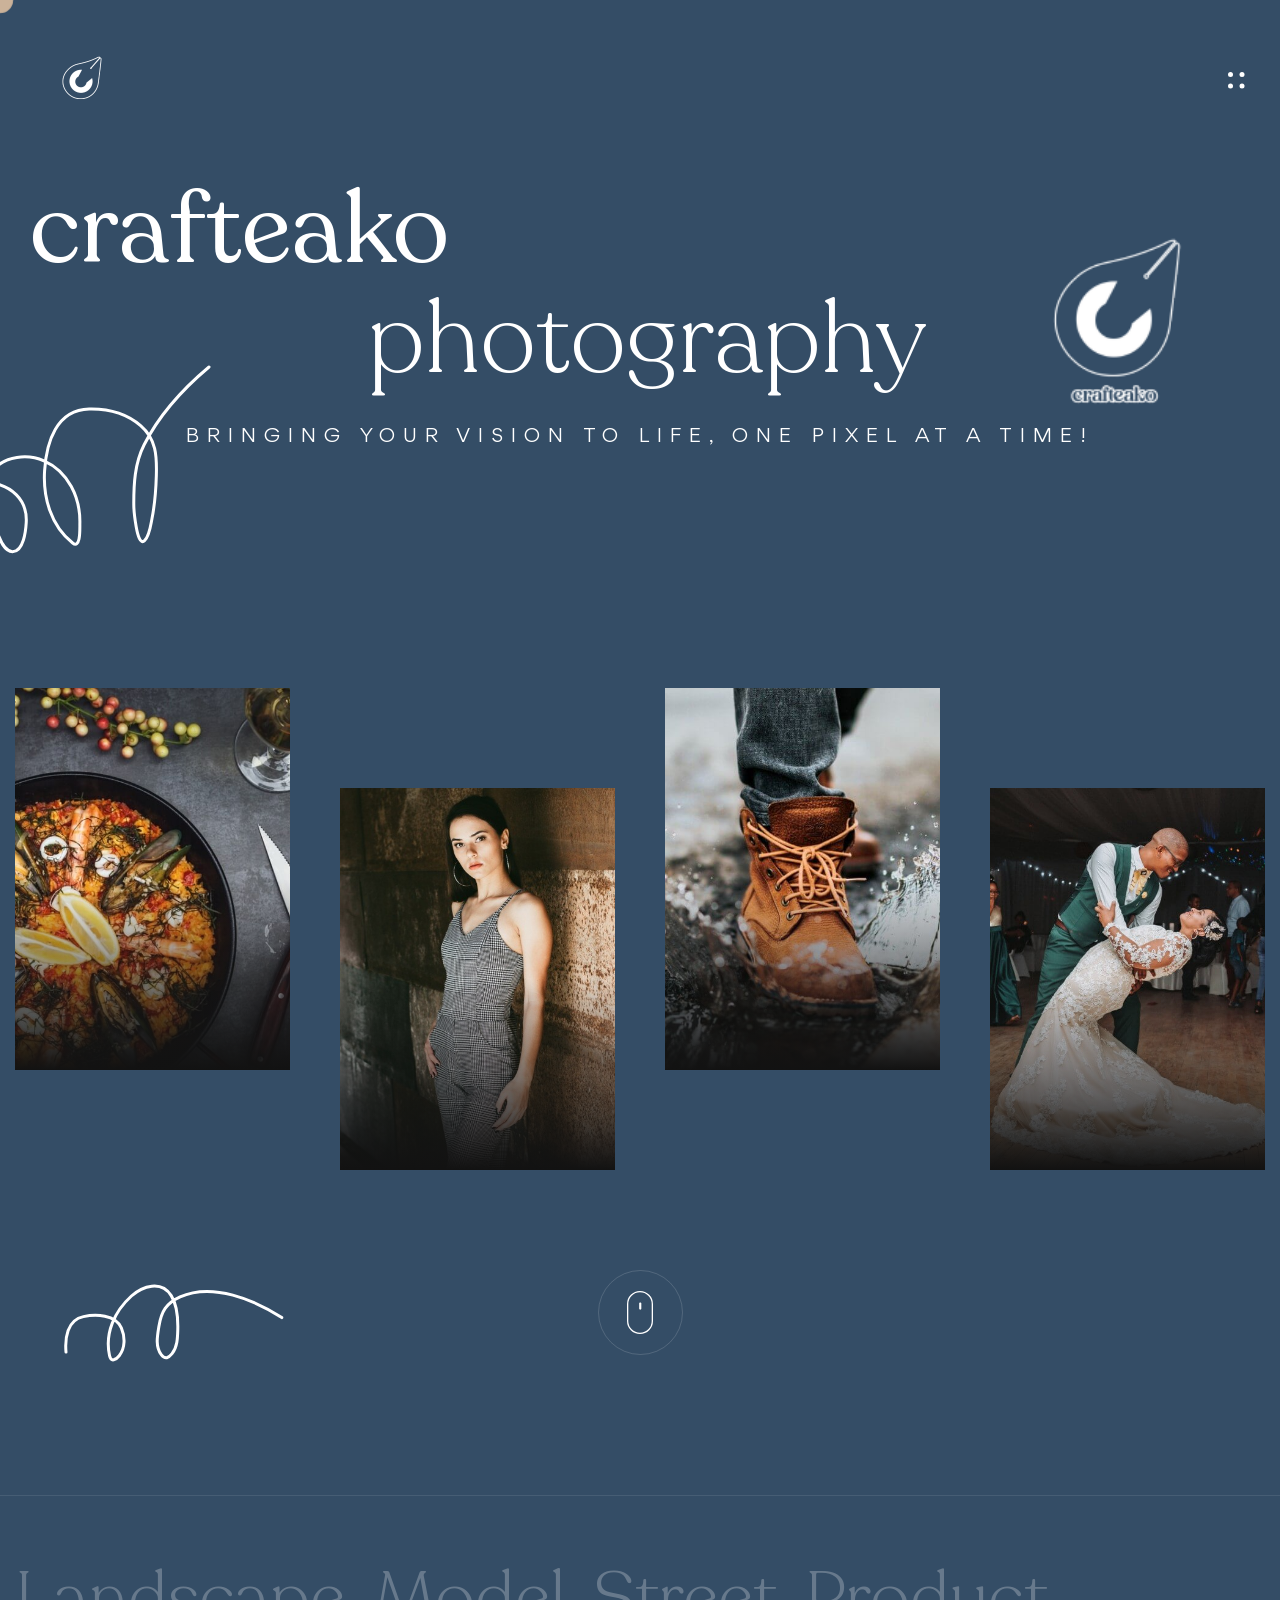
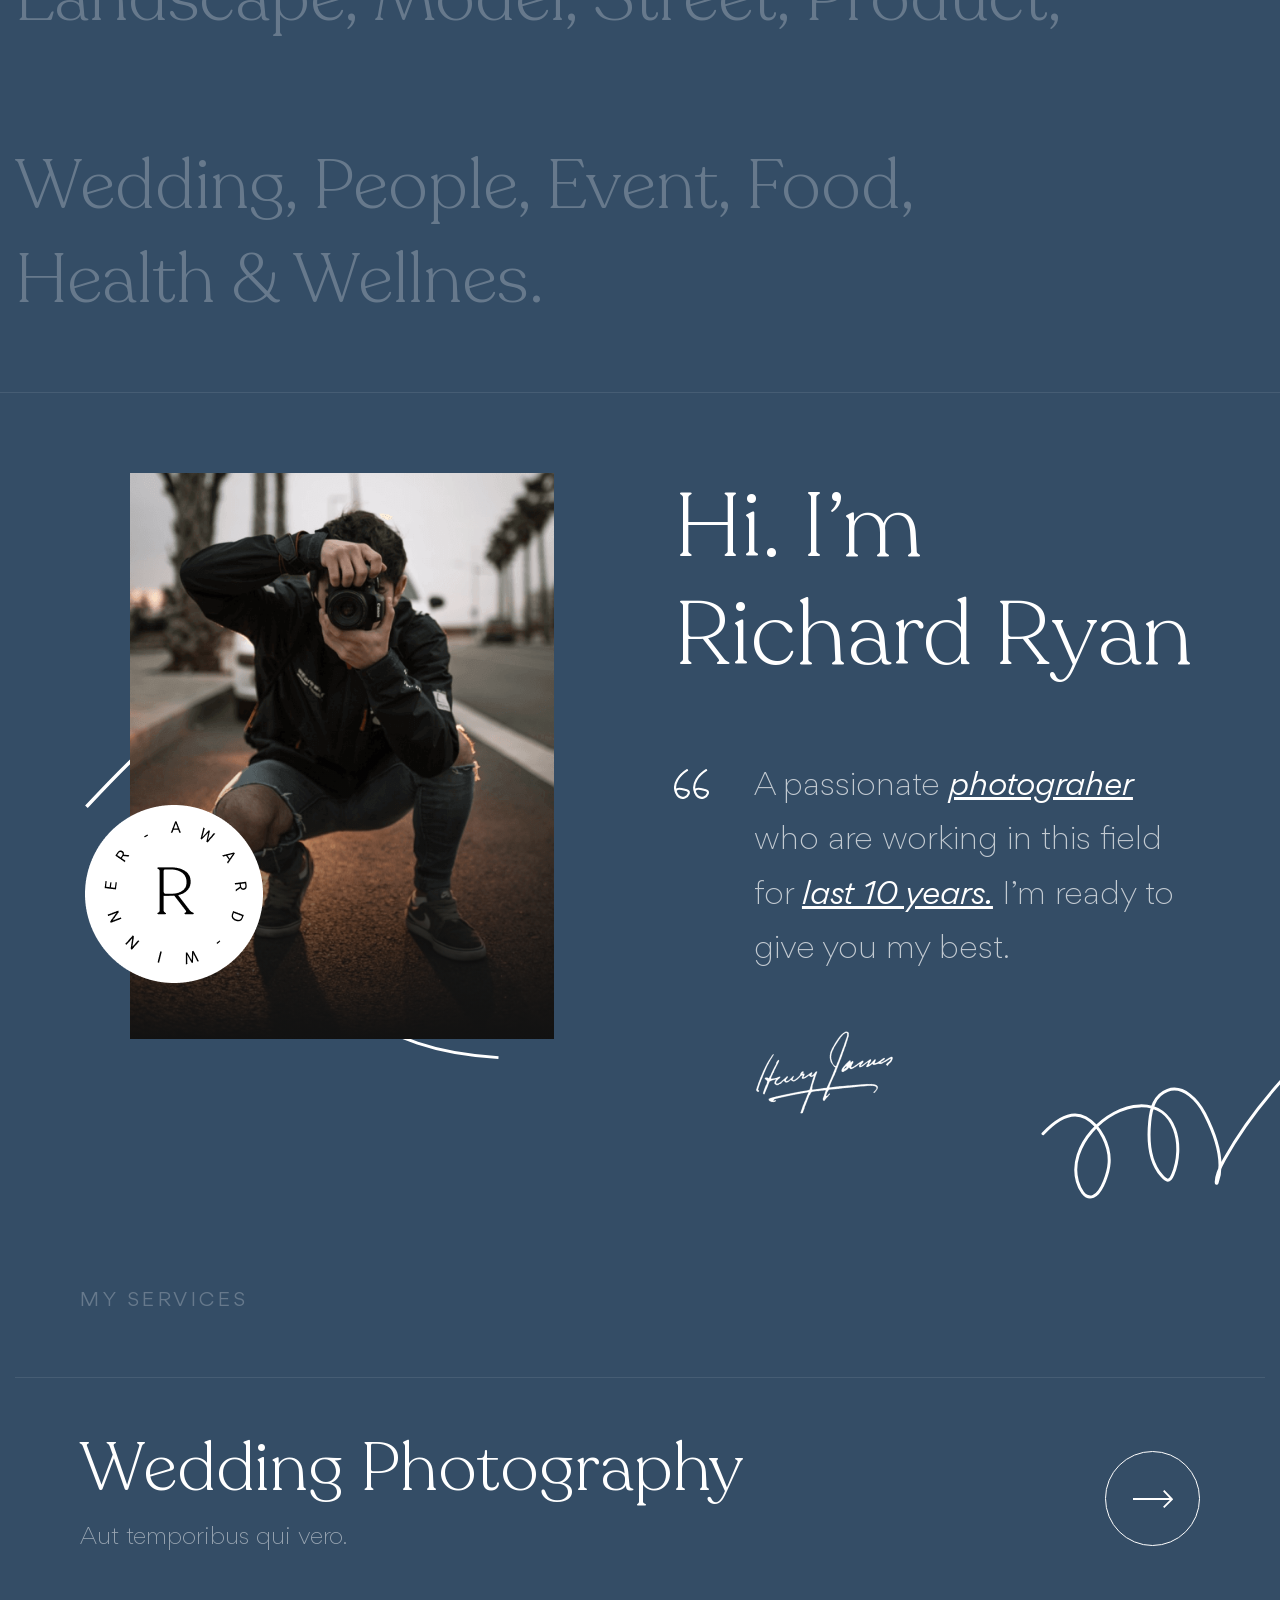
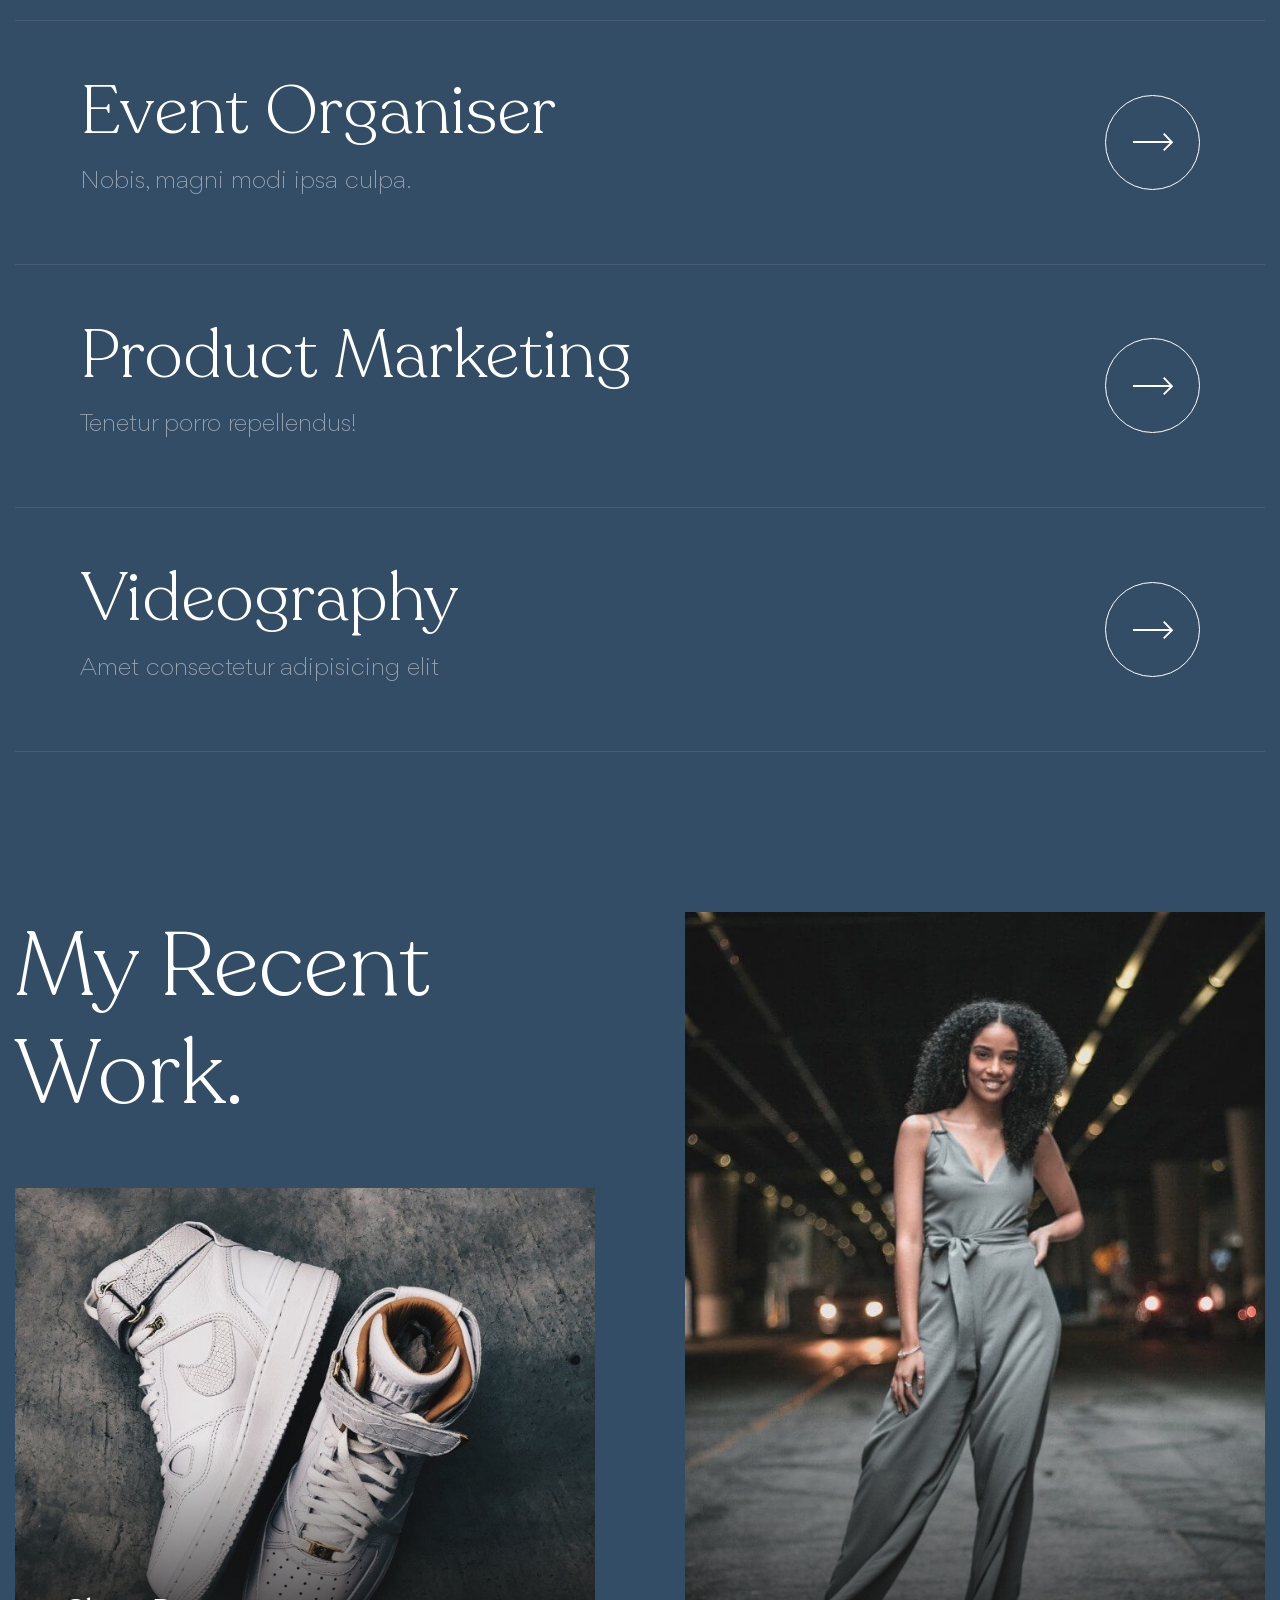
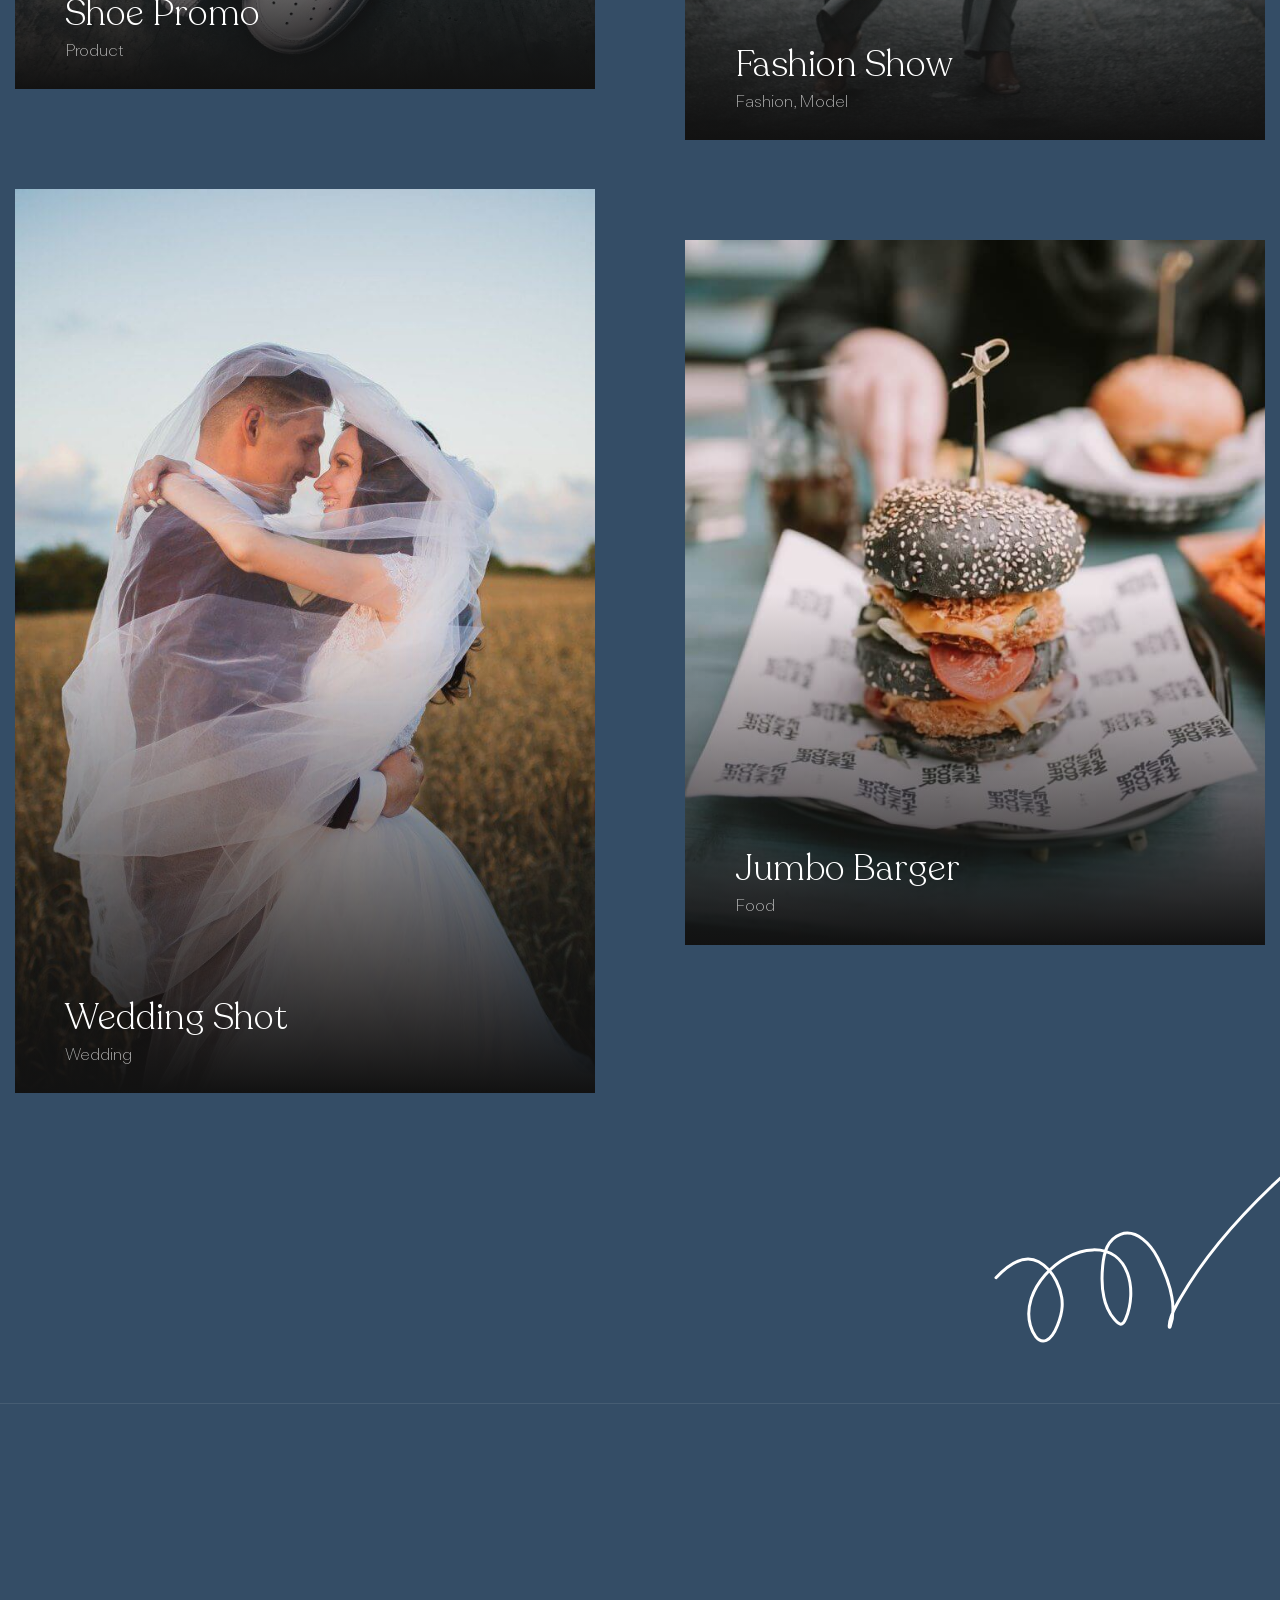
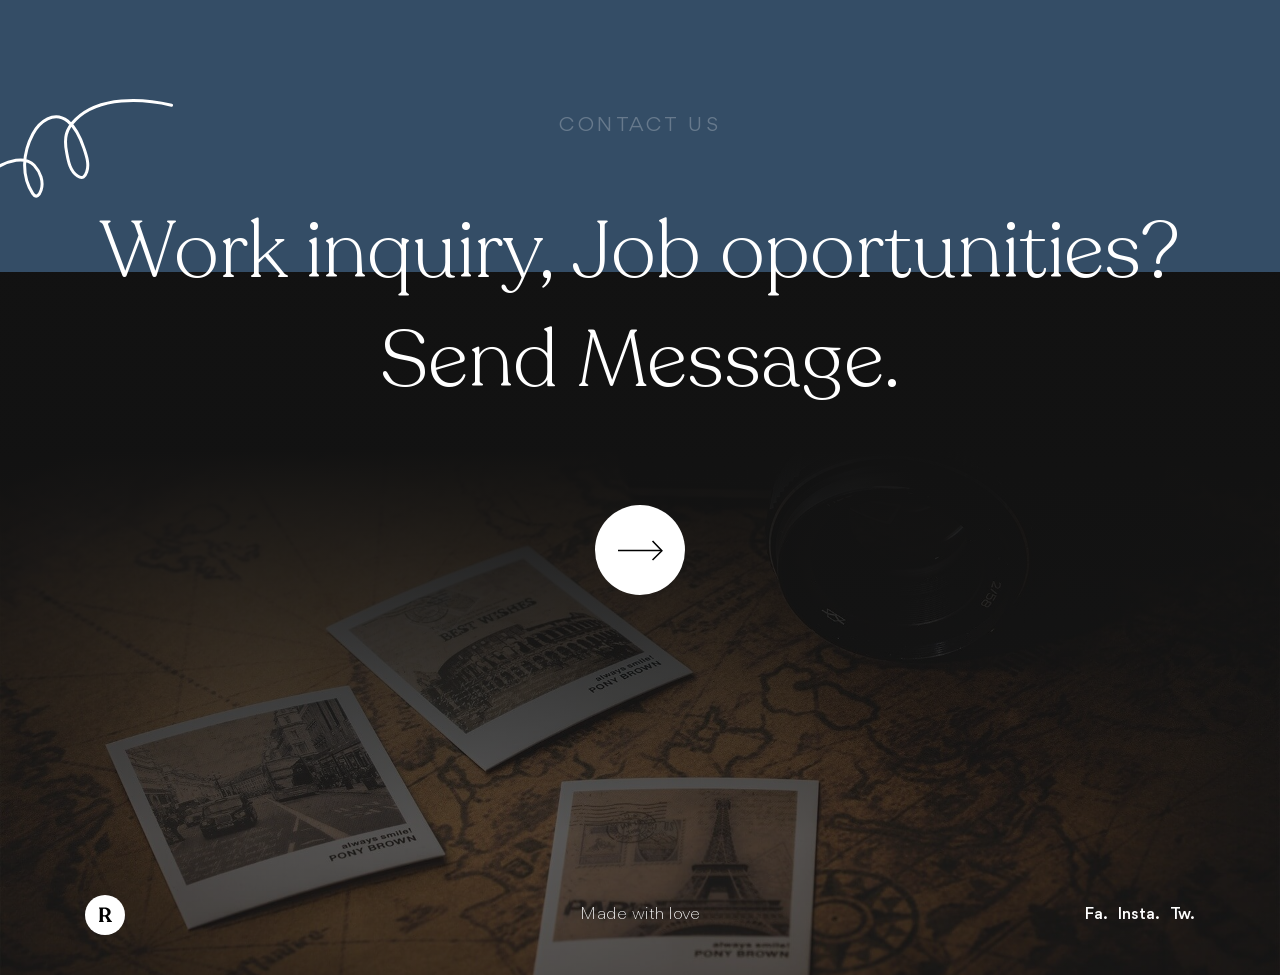
==== index.html @ b7af4aec "1st commit" ====
<!DOCTYPE html>
<html lang="en">

<head>
  <meta charset="UTF-8">
  <meta http-equiv="X-UA-Compatible" content="IE=edge">
  <meta name="viewport" content="width=device-width, initial-scale=1.0">

  <!-- 
    - primary meta tags
  -->
  <title>crafteako | portflio </title>
  <meta name="title" content="crafteako">
  <meta name="description" content="Bringing your vision to life one pixel at a time">

  <!-- 
    - favicon
  -->
  <link rel="shortcut icon" href="./creasion_logo.png" type="image/svg+xml">

  <!-- 
    - custom css link
  -->
  <link rel="stylesheet" href="./assets/css/style.css">

  <!-- 
    - custom font link
  -->
  <link rel="stylesheet" href="./assets/font/font.css">

  <!-- 
    - preload images
  -->
  <link rel="preload" as="image" href="./assets/images/loading.svg">
  <link rel="preload" as="image" href="./assets/images/loading-circle.svg">

</head>

<body class="active" id="top">

  <!-- 
    -#PRELOADING
  -->

  <div class="loading" data-loading>
    <img src="./assets/images/creasion_logo_loading.png" width="125" height="125" alt="loading" class="img">
    <img src="./assets/images/loading-circle.svg" width="70" height="70" alt="" class="circle">
  </div>





  <!-- 
    - #HEADER
  -->

  <header class="header" data-header>
    <div class="container">

      <a href="#" class="logo">
        <img src="./assets/images/logo_w_border.png" width="100" height="100" alt="creasion home">
      </a>

      <button class="nav-open-btn" aria-label="open menu" data-nav-toggler>
        <img src="./assets/images/menu.svg" width="17" height="17" alt="menu icon">
      </button>

      <nav class="navbar" data-navbar>

        <div class="navbar-top">
          <a href="#" class="logo">
            <img src="./assets/images/logo_w_border.png" width="70" height="70" alt="crafeako home" class="img">
          </a>

          <button class="nav-close-btn" aria-label="close menu" data-nav-toggler>
            <span class="span one"></span>
            <span class="span two"></span>
          </button>
        </div>

        <ul class="navbar-list">

          <li class="navbar-item">
            <a href="#home" class="navbar-link" data-nav-link>Home</a>
          </li>

          <li class="navbar-item">
            <a href="#gallery" class="navbar-link" data-nav-link>Gallery</a>
          </li>

          <li class="navbar-item">
            <a href="#about" class="navbar-link" data-nav-link>About</a>
          </li>

          <li class="navbar-item">
            <a href="#services" class="navbar-link" data-nav-link>Services</a>
          </li>

          <li class="navbar-item">
            <a href="#portfolio" class="navbar-link" data-nav-link>Portfolio</a>
          </li>

          <li class="navbar-item">
            <a href="#contact" class="navbar-link" data-nav-link>Contact us</a>
          </li>

        </ul>

        <button class="login-btn">
          <img src="./assets/images/user.svg" width="21" height="21" alt="user icon">

          <span class="span">Login</span>
        </button>

        <p class="navbar-title">Address</p>

        <address class="navbar-text">
          1727 Tennessee St., Lawrence, KS, 66044
        </address>

        <p class="navbar-text">
          Urgent issue? call us at
          <a href="tel:7857278154" class="contact-link">785-727-8154</a>
        </p>

      </nav>

      <div class="overlay" data-nav-toggler data-overlay></div>

    </div>
  </header>





  <main>
    <article>

      <!-- 
        - #HERO
      -->

      <section class="section hero" id="home" aria-label="home">
        <div class="container">

          <img src="./assets/images/written_logo_w_border.png" width="5000" height="1000" alt="" class="hero-banner">

          <div class="hero-content">

            <h1 class="h1 hero-title">crafteako</h1>

            <div class="wrapper h2">
              <strong class="strong" data-letter-effect>photography</strong>
              <strong class="strong" data-letter-effect>videography</strong>
              <strong class="strong" data-letter-effect>web-designs</strong>
              <strong class="strong" data-letter-effect>graphic-designs</strong>
            </div>

            <p class="hero-text">Bringing your vision to life, one pixel at a time!</p>

          </div>

        </div>

        <img src="./assets/images/hero-shape.svg" width="211" height="1" alt="" class="shape">

      </section>





      <!-- 
        - #GALLERY
      -->

      <section class="section gallery" id="gallery">
        <div class="container">

          <ul class="gallery-list">

            <li class="gallery-item" data-reveal>

              <div class="gallery-card">

                <figure class="card-banner img-holder has-before" style="--width: 450; --height: 625;">
                  <img src="./assets/images/gallery-1.jpg" width="450" height="625" loading="lazy" alt="The Drunken"
                    class="img-cover">
                </figure>

                <div class="card-content">
                  <h3 class="h6">
                    <a href="#" class="card-title">The Drunken</a>
                  </h3>

                  <span class="card-tag">Food, Event</span>
                </div>

                <a href="#" class="btn-icon">
                  <img src="./assets/images/arrow-forward.svg" width="43" height="20" loading="lazy"
                    alt="arrow-forward icon">
                </a>

              </div>

              <div class="gallery-card">

                <figure class="card-banner img-holder has-before" style="--width: 450; --height: 625;">
                  <img src="./assets/images/gallery-2.jpg" width="450" height="625" loading="lazy"
                    alt="Lettuce Entertain" class="img-cover">
                </figure>

                <div class="card-content">
                  <h3 class="h6">
                    <a href="#" class="card-title">Lettuce Entertain</a>
                  </h3>

                  <span class="card-tag">Landscape</span>
                </div>

                <a href="#" class="btn-icon">
                  <img src="./assets/images/arrow-forward.svg" width="43" height="20" loading="lazy"
                    alt="arrow-forward icon">
                </a>

              </div>

            </li>

            <li class="gallery-item" data-reveal>

              <div class="gallery-card">

                <figure class="card-banner img-holder has-before" style="--width: 450; --height: 625;">
                  <img src="./assets/images/gallery-3.jpg" width="450" height="625" loading="lazy" alt="Leaping Lizard"
                    class="img-cover">
                </figure>

                <div class="card-content">
                  <h3 class="h6">
                    <a href="#" class="card-title">Leaping Lizard</a>
                  </h3>

                  <span class="card-tag">Model, Fashion</span>
                </div>

                <a href="#" class="btn-icon">
                  <img src="./assets/images/arrow-forward.svg" width="43" height="20" loading="lazy"
                    alt="arrow-forward icon">
                </a>

              </div>

              <div class="gallery-card">

                <figure class="card-banner img-holder has-before" style="--width: 450; --height: 625;">
                  <img src="./assets/images/gallery-4.jpg" width="450" height="625" loading="lazy" alt="Juan More Taco"
                    class="img-cover">
                </figure>

                <div class="card-content">
                  <h3 class="h6">
                    <a href="#" class="card-title">Juan More Taco</a>
                  </h3>

                  <span class="card-tag">Architecture, Event</span>
                </div>

                <a href="#" class="btn-icon">
                  <img src="./assets/images/arrow-forward.svg" width="43" height="20" loading="lazy"
                    alt="arrow-forward icon">
                </a>

              </div>

            </li>

            <li class="gallery-item" data-reveal>

              <div class="gallery-card">

                <figure class="card-banner img-holder has-before" style="--width: 450; --height: 625;">
                  <img src="./assets/images/gallery-5.jpg" width="450" height="625" loading="lazy" alt="Goldilox Bagels"
                    class="img-cover">
                </figure>

                <div class="card-content">
                  <h3 class="h6">
                    <a href="#" class="card-title">Goldilox Bagels</a>
                  </h3>

                  <span class="card-tag">People, Film</span>
                </div>

                <a href="#" class="btn-icon">
                  <img src="./assets/images/arrow-forward.svg" width="43" height="20" loading="lazy"
                    alt="arrow-forward icon">
                </a>

              </div>

              <div class="gallery-card">

                <figure class="card-banner img-holder has-before" style="--width: 450; --height: 625;">
                  <img src="./assets/images/gallery-6.jpg" width="450" height="625" loading="lazy" alt="Cookie Monstah"
                    class="img-cover">
                </figure>

                <div class="card-content">
                  <h3 class="h6">
                    <a href="#" class="card-title">Cookie Monstah</a>
                  </h3>

                  <span class="card-tag">Wedding, Event</span>
                </div>

                <a href="#" class="btn-icon">
                  <img src="./assets/images/arrow-forward.svg" width="43" height="20" loading="lazy"
                    alt="arrow-forward icon">
                </a>

              </div>

            </li>

            <li class="gallery-item" data-reveal>

              <div class="gallery-card">

                <figure class="card-banner img-holder has-before" style="--width: 450; --height: 625;">
                  <img src="./assets/images/gallery-7.jpg" width="450" height="625" loading="lazy"
                    alt="Divine Pastabilities" class="img-cover">
                </figure>

                <div class="card-content">
                  <h3 class="h6">
                    <a href="#" class="card-title">Divine Pastabilities</a>
                  </h3>

                  <span class="card-tag">Wedding, Model</span>
                </div>

                <a href="#" class="btn-icon">
                  <img src="./assets/images/arrow-forward.svg" width="43" height="20" loading="lazy"
                    alt="arrow-forward icon">
                </a>

              </div>

              <div class="gallery-card">

                <figure class="card-banner img-holder has-before" style="--width: 450; --height: 625;">
                  <img src="./assets/images/gallery-8.jpg" width="450" height="625" loading="lazy"
                    alt="The Lockhart Bar" class="img-cover">
                </figure>

                <div class="card-content">
                  <h3 class="h6">
                    <a href="#" class="card-title">The Lockhart Bar</a>
                  </h3>

                  <span class="card-tag">Health & Wellnes</span>
                </div>

                <a href="#" class="btn-icon">
                  <img src="./assets/images/arrow-forward.svg" width="43" height="20" loading="lazy"
                    alt="arrow-forward icon">
                </a>

              </div>

            </li>

          </ul>

          <a href="#service" class="scroll-down">
            <img src="./assets/images/scroll-down.svg" width="40" height="66" loading="lazy" alt="mouse scroll">
          </a>

          <img src="./assets/images/gallery-shape.svg" width="220" height="78" loading="lazy" alt="" class="shape">

        </div>
      </section>





      <!-- 
        - #CATEGORY
      -->

      <section class="section category" aria-label="photography category">
        <div class="container">

          <ul class="category-list">

            <li class="category-item" data-reveal>
              <a href="#" class="category-card">

                <h3 class="h4 card-title">Landscape,</h3>

                <figure class="card-banner img-holder" style="--width: 600; --height: 690;">
                  <img src="./assets/images/category-1.jpg" width="600" height="690" loading="lazy" alt="Landscape"
                    class="img-cover">
                </figure>

              </a>
            </li>

            <li class="category-item" data-reveal>
              <a href="#" class="category-card">

                <h3 class="h4 card-title">Model,</h3>

                <figure class="card-banner img-holder" style="--width: 600; --height: 690;">
                  <img src="./assets/images/category-2.jpg" width="600" height="690" loading="lazy" alt="Model"
                    class="img-cover">
                </figure>

              </a>
            </li>

            <li class="category-item" data-reveal>
              <a href="#" class="category-card">

                <h3 class="h4 card-title">Street,</h3>

                <figure class="card-banner img-holder" style="--width: 600; --height: 690;">
                  <img src="./assets/images/category-3.jpg" width="600" height="690" loading="lazy" alt="Street"
                    class="img-cover">
                </figure>

              </a>
            </li>

            <li class="category-item" data-reveal>
              <a href="#" class="category-card">

                <h3 class="h4 card-title">Product,</h3>

                <figure class="card-banner img-holder" style="--width: 600; --height: 690;">
                  <img src="./assets/images/category-4.jpg" width="600" height="690" loading="lazy" alt="Product"
                    class="img-cover">
                </figure>

              </a>
            </li>

            <li class="category-item" data-reveal>
              <a href="#" class="category-card">

                <h3 class="h4 card-title">Fashion,</h3>

                <figure class="card-banner img-holder" style="--width: 600; --height: 690;">
                  <img src="./assets/images/category-2.jpg" width="600" height="690" loading="lazy" alt="Fashion"
                    class="img-cover">
                </figure>

              </a>
            </li>

            <li class="category-item" data-reveal>
              <a href="#" class="category-card">

                <h3 class="h4 card-title">Film,</h3>

                <figure class="card-banner img-holder" style="--width: 600; --height: 690;">
                  <img src="./assets/images/category-5.jpg" width="600" height="690" loading="lazy" alt="Film"
                    class="img-cover">
                </figure>

              </a>
            </li>

            <li class="category-item" data-reveal>
              <a href="#" class="category-card">

                <h3 class="h4 card-title">Architecture,</h3>

                <figure class="card-banner img-holder" style="--width: 600; --height: 690;">
                  <img src="./assets/images/category-6.jpg" width="600" height="690" loading="lazy" alt="Architecture"
                    class="img-cover">
                </figure>

              </a>
            </li>

            <li class="category-item" data-reveal>
              <a href="#" class="category-card">

                <h3 class="h4 card-title">Event,</h3>

                <figure class="card-banner img-holder" style="--width: 600; --height: 690;">
                  <img src="./assets/images/category-7.jpg" width="600" height="690" loading="lazy" alt="Event"
                    class="img-cover">
                </figure>

              </a>
            </li>

            <li class="category-item" data-reveal>
              <a href="#" class="category-card">

                <h3 class="h4 card-title">Wedding,</h3>

                <figure class="card-banner img-holder" style="--width: 600; --height: 690;">
                  <img src="./assets/images/category-8.jpg" width="600" height="690" loading="lazy" alt="Wedding"
                    class="img-cover">
                </figure>

              </a>
            </li>

            <li class="category-item" data-reveal>
              <a href="#" class="category-card">

                <h3 class="h4 card-title">People,</h3>

                <figure class="card-banner img-holder" style="--width: 600; --height: 690;">
                  <img src="./assets/images/category-9.jpg" width="600" height="690" loading="lazy" alt="People"
                    class="img-cover">
                </figure>

              </a>
            </li>

            <li class="category-item" data-reveal>
              <a href="#" class="category-card">

                <h3 class="h4 card-title">Event,</h3>

                <figure class="card-banner img-holder" style="--width: 600; --height: 690;">
                  <img src="./assets/images/category-7.jpg" width="600" height="690" loading="lazy" alt="Event"
                    class="img-cover">
                </figure>

              </a>
            </li>

            <li class="category-item" data-reveal>
              <a href="#" class="category-card">

                <h3 class="h4 card-title">Food,</h3>

                <figure class="card-banner img-holder" style="--width: 600; --height: 690;">
                  <img src="./assets/images/category-10.jpg" width="600" height="690" loading="lazy" alt="Food"
                    class="img-cover">
                </figure>

              </a>
            </li>

            <li class="category-item" data-reveal>
              <a href="#" class="category-card">

                <h3 class="h4 card-title">Health & Wellnes.</h3>

                <figure class="card-banner img-holder" style="--width: 600; --height: 690;">
                  <img src="./assets/images/category-11.jpg" width="600" height="690" loading="lazy"
                    alt="Health & Wellnes" class="img-cover">
                </figure>

              </a>
            </li>

          </ul>

        </div>
      </section>





      <!-- 
        - #ABOUT
      -->

      <section class="section about" id="about" aria-label="about me">
        <div class="container">

          <div class="about-content">

            <h2 class="h2 section-title" data-reveal="right">
              Hi. I’m <br>
              Richard Ryan
            </h2>

            <div class="wrapper has-before" data-reveal="right">

              <p class="section-text">
                A passionate
                <em class="em">photograher</em>
                who are working in this field for
                <em class="em">last 10 years.</em>
                I’m ready to give you my best.
              </p>

              <img src="./assets/images/signature.png" width="151" height="92" loading="lazy" alt="signature"
                class="img">

            </div>

          </div>

          <figure class="about-banner" data-reveal="left">

            <div class="img-holder has-before" style="--width: 512; --height: 684;">
              <img src="./assets/images/about-banner.jpg" width="512" height="684" loading="lazy" alt="Riachard Ryan"
                class="img-cover">
            </div>

            <img src="./assets/images/about-shape-1.png" width="178" height="178" loading="lazy" alt=""
              class="shape shape-1">

            <img src="./assets/images/about-shape-2.svg" width="659" height="653" loading="lazy" alt=""
              class="shape shape-2">

          </figure>

          <img src="./assets/images/about-shape-3.svg" width="239" height="232" loading="lazy" alt=""
            class="shape shape-3">

        </div>
      </section>





      <!-- 
        - #SERVICE
      -->

      <section class="section service" id="service" aria-labelledby="service-lable">

        <p class="section-subtitle container" id="service-lable">My Services</p>

        <ul class="service-list">

          <li data-reveal>
            <div class="service-card container">

              <img src="./assets/images/service-1.jpg" width="340" height="380" loading="lazy" alt="Wedding Photography"
                class="img">

              <div>
                <h3 class="h3 card-title">Wedding Photography</h3>

                <p class="card-subtitle">
                  Aut temporibus qui vero.
                </p>
              </div>

              <a href="#" class="btn-icon" aria-label="See more">
                <svg xmlns="http://www.w3.org/2000/svg" width="43" height="20" viewBox="0 0 43 20" fill="none">
                  <path d="M0 10H41" stroke="white" stroke-width="2" />
                  <path d="M33 1L41.9 10.2727L33 19" stroke="white" stroke-width="2" />
                </svg>
              </a>

            </div>
          </li>

          <li data-reveal>
            <div class="service-card container">

              <img src="./assets/images/service-2.jpg" width="340" height="380" loading="lazy" alt="Event Organiser"
                class="img">

              <div>
                <h3 class="h3 card-title">Event Organiser</h3>

                <p class="card-subtitle">
                  Nobis, magni modi ipsa culpa.
                </p>
              </div>

              <a href="#" class="btn-icon" aria-label="See more">
                <svg xmlns="http://www.w3.org/2000/svg" width="43" height="20" viewBox="0 0 43 20" fill="none">
                  <path d="M0 10H41" stroke="white" stroke-width="2" />
                  <path d="M33 1L41.9 10.2727L33 19" stroke="white" stroke-width="2" />
                </svg>
              </a>

            </div>
          </li>

          <li data-reveal>
            <div class="service-card container">

              <img src="./assets/images/service-3.jpg" width="340" height="380" loading="lazy" alt="Product Marketing"
                class="img">

              <div>
                <h3 class="h3 card-title">Product Marketing</h3>

                <p class="card-subtitle">
                  Tenetur porro repellendus!
                </p>
              </div>

              <a href="#" class="btn-icon" aria-label="See more">
                <svg xmlns="http://www.w3.org/2000/svg" width="43" height="20" viewBox="0 0 43 20" fill="none">
                  <path d="M0 10H41" stroke="white" stroke-width="2" />
                  <path d="M33 1L41.9 10.2727L33 19" stroke="white" stroke-width="2" />
                </svg>
              </a>

            </div>
          </li>

          <li data-reveal>
            <div class="service-card container">

              <img src="./assets/images/service-4.jpg" width="340" height="380" loading="lazy" alt="Videography"
                class="img">

              <div>
                <h3 class="h3 card-title">Videography</h3>

                <p class="card-subtitle">
                  Amet consectetur adipisicing elit
                </p>
              </div>

              <a href="#" class="btn-icon" aria-label="See more">
                <svg xmlns="http://www.w3.org/2000/svg" width="43" height="20" viewBox="0 0 43 20" fill="none">
                  <path d="M0 10H41" stroke="white" stroke-width="2" />
                  <path d="M33 1L41.9 10.2727L33 19" stroke="white" stroke-width="2" />
                </svg>
              </a>

            </div>
          </li>

        </ul>

      </section>





      <!-- 
        - #PORTFOLIO
      -->

      <section class="section portfolio" id="portfolio" aria-labelledby="portfolio-label">
        <div class="container">

          <div class="portfolio-list">

            <div class="wrapper">

              <h2 class="h2 section-title" id="portfolio-label" data-reveal>My Recent Work.</h2>

              <div class="portfolio-card" data-reveal>

                <figure class="card-banner img-holder has-before" style="--width: 700; --height: 605;">
                  <img src="./assets/images/portfolio-1.jpg" width="700" height="605" loading="lazy" alt="Shoe Promo"
                    class="img-cover">
                </figure>

                <div class="card-content">
                  <h3 class="h4">
                    <a href="#" class="card-title">Shoe Promo</a>
                  </h3>

                  <p class="card-tag">Product</p>
                </div>

                <a href="#" class="btn-icon" aria-label="See more">
                  <svg xmlns="http://www.w3.org/2000/svg" width="43" height="20" viewBox="0 0 43 20" fill="none">
                    <path d="M0 10H41" stroke="black" stroke-width="2" />
                    <path d="M33 1L41.9 10.2727L33 19" stroke="black" stroke-width="2" />
                  </svg>
                </a>

              </div>

              <div class="portfolio-card" data-reveal>

                <figure class="card-banner img-holder has-before" style="--width: 700; --height: 1091;">
                  <img src="./assets/images/portfolio-2.jpg" width="700" height="1091" loading="lazy" alt="Wedding Shot"
                    class="img-cover">
                </figure>

                <div class="card-content">
                  <h3 class="h4">
                    <a href="#" class="card-title">Wedding Shot</a>
                  </h3>

                  <p class="card-tag">Wedding</p>
                </div>

                <a href="#" class="btn-icon" aria-label="See more">
                  <svg xmlns="http://www.w3.org/2000/svg" width="43" height="20" viewBox="0 0 43 20" fill="none">
                    <path d="M0 10H41" stroke="black" stroke-width="2" />
                    <path d="M33 1L41.9 10.2727L33 19" stroke="black" stroke-width="2" />
                  </svg>
                </a>

              </div>

            </div>

            <div class="wrapper">

              <div class="portfolio-card" data-reveal>

                <figure class="card-banner img-holder has-before" style="--width: 700; --height: 1000;">
                  <img src="./assets/images/portfolio-3.jpg" width="700" height="1000" loading="lazy" alt="Fashion Show"
                    class="img-cover">
                </figure>

                <div class="card-content">
                  <h3 class="h4">
                    <a href="#" class="card-title">Fashion Show</a>
                  </h3>

                  <p class="card-tag">Fashion, Model</p>
                </div>

                <a href="#" class="btn-icon" aria-label="See more">
                  <svg xmlns="http://www.w3.org/2000/svg" width="43" height="20" viewBox="0 0 43 20" fill="none">
                    <path d="M0 10H41" stroke="black" stroke-width="2" />
                    <path d="M33 1L41.9 10.2727L33 19" stroke="black" stroke-width="2" />
                  </svg>
                </a>

              </div>

              <div class="portfolio-card" data-reveal>

                <figure class="card-banner img-holder has-before" style="--width: 700; --height: 850;">
                  <img src="./assets/images/portfolio-4.jpg" width="700" height="850" loading="lazy" alt="Jumbo Barger"
                    class="img-cover">
                </figure>

                <div class="card-content">
                  <h3 class="h4">
                    <a href="#" class="card-title">Jumbo Barger</a>
                  </h3>

                  <p class="card-tag">Food</p>
                </div>

                <a href="#" class="btn-icon" aria-label="See more">
                  <svg xmlns="http://www.w3.org/2000/svg" width="43" height="20" viewBox="0 0 43 20" fill="none">
                    <path d="M0 10H41" stroke="black" stroke-width="2" />
                    <path d="M33 1L41.9 10.2727L33 19" stroke="black" stroke-width="2" />
                  </svg>
                </a>

              </div>

            </div>

          </div>

          <img src="./assets/images/portfolio-shape.svg" width="286" height="232" loading="lazy" alt="" class="shape">

        </div>
      </section>

    </article>
  </main>





  <!-- 
    - #FOOTER
  -->

  <footer class="footer">

    <div class="footer-top section" id="contact">
      <div class="container">

        <p class="section-subtitle" data-reveal>Contact Us</p>

        <h2 class="h2 section-title" data-reveal>
          Work inquiry, Job oportunities? Send Message.
        </h2>

        <a href="#" class="btn-icon" data-reveal>
          <img src="./assets/images/arrow-forward.svg" width="43" height="20" loading="lazy" alt="arrow-forward icon">
        </a>

        <img src="./assets/images/footer-1.jpg" width="159" height="176" loading="lazy" alt="photography"
          class="abs-img abs-img-1" data-reveal>

        <img src="./assets/images/footer-2.jpg" width="265" height="275" loading="lazy" alt="photography"
          class="abs-img abs-img-2" data-reveal>

        <img src="./assets/images/footer-3.jpg" width="303" height="272" loading="lazy" alt="photography"
          class="abs-img abs-img-3" data-reveal>

        <img src="./assets/images/footer-4.jpg" width="175" height="175" loading="lazy" alt="photography"
          class="abs-img abs-img-4" data-reveal>

        <img src="./assets/images/footer-shape.svg" width="185" height="134" loading="lazy" alt="" class="shape">

      </div>
    </div>

    <div class="footer-bottom">
      <div class="container">

        <a href="#" class="logo">
          <img src="./assets/images/logo.svg" width="40" height="40" loading="lazy" alt="Richard home">
        </a>

        <ul class="social-list">

          <li>
            <a href="#" class="social-link">Fa.</a>
          </li>

          <li>
            <a href="#" class="social-link">Insta.</a>
          </li>

          <li>
            <a href="#" class="social-link">Tw.</a>
          </li>

        </ul>

        <p class="copyright">Made with love</p>

      </div>
    </div>

    <div class="footer-bg has-before">
      <img src="./assets/images/footer-bg.jpg" width="1920" height="1135" loading="lazy" alt="photography"
        class="img-cover">
    </div>

  </footer>





  <!-- 
    - #BACK TO TOP
  -->

  <a href="#top" class="back-top-btn" aria-label="back to top" data-back-top-btn>0%</a>





  <!-- 
    - #CUSTOM CURSOR
  -->

  <div class="cursor" data-cursor></div>





  <!-- 
    - custom js link
  -->
  <script src="./assets/js/script.js"></script>

</body>

</html>
---- assets/css/style.css ----
/*-----------------------------------*\
  #style.css
\*-----------------------------------*/

/**
 * copyright 2022 codewithsadee
 */





/*-----------------------------------*\
  #CUSTOM PROPERTY
\*-----------------------------------*/

:root {

  /**
   * colors
   */

  --smokey-black: hsl(0, 0%, 7%);
  --eerie-black: hsl(0, 0%, 9%);
  --radical-red: hsl(346, 100%, 58%);
  --white_a9: hsla(0, 0%, 100%, 0.09);
  --white_a15: hsla(0, 0%, 100%, 0.15);
  --white_a25: hsla(0, 0%, 100%, 0.25);
  --white_a50: hsla(0, 0%, 100%, 0.5);
  --white_a70: hsla(0, 0%, 100%, 0.7);
  --white_a75: hsla(0, 0%, 100%, 0.75);
  --white_a80: hsla(0, 0%, 100%, 0.8);
  --jet-1: hsl(0, 0%, 20%);
  --jet-2: hsl(0, 0%, 16%);
  --white: hsl(0, 0%, 100%);
  --black: hsl(0, 0%, 0%);
  --crafteako-blue: #344D66;

  /**
   * gradient color
   */

  --gradient-1: linear-gradient(180deg, transparent, var(--smokey-black));
  --gradient-2: linear-gradient(180deg,var(--smokey-black) 25%,hsla(0, 0%, 0%, 0.6) 80%);

  /**
   * typography
   */

  --ff-recoleta: "Recoleta", serif;
  --ff-gordita: "Gordita", sans-serif;
  
  --fs-1: 6rem;
  --fs-2: 5rem;
  --fs-3: 3.8rem;
  --fs-4: 2.8rem;
  --fs-5: 2.6rem;
  --fs-6: 2.2rem;
  --fs-7: 2rem;
  --fs-8: 1.8rem;
  --fs-9: 1.5rem;
  --fs-10: 1.4rem;
  --fs-11: 1.2rem;
  
  --fw-300: 300;
  --fw-400: 400;
  --fw-500: 500;

  /**
   * spacing
   */

  --section-padding: 60px;

  /**
   * shadow
   */

  --shadow: 0 12px 30px -10px hsla(0, 0%, 14%, 0.1);

  /**
   * border radius
   */

  --radius-circle: 50%;
  --radius-5: 5px;
  --radius-25: 25px;

  /**
   * transition
   */

  --transition-1: 0.25s ease;
  --transition-2: 0.5s ease;
  --transition-3: 1s ease;
  --cubic-in: cubic-bezier(0.51, 0.03, 0.64, 0.28);
  --cubic-out: cubic-bezier(0.33, 0.85, 0.4, 0.96);

}





/*-----------------------------------*\
  #RESET
\*-----------------------------------*/

*,
*::before,
*::after {
  margin: 0;
  padding: 0;
  box-sizing: border-box;
}

li { list-style: none; }

a,
img,
span,
button,
ion-icon { display: block; }

a {
  color: inherit;
  text-decoration: none;
}

img { height: auto; }

button {
  background: none;
  border: none;
  font: inherit;
  cursor: pointer;
}

ion-icon { pointer-events: none; }

address { font-style: normal; }

html {
  font-family: var(--ff-gordita);
  font-size: 10px;
  scroll-behavior: smooth;
}

body {
  background-color: var(--crafteako-blue);
  color: var(--white);
  font-size: 1.6rem;
  font-weight: var(--fw-400);
  line-height: 2.15;
  overflow-x: hidden;
}

body.active { overflow: hidden; }

:focus-visible { outline-offset: 4px; }

::-webkit-scrollbar { width: 5px; }

::-webkit-scrollbar-track { background-color: var(--white); }

::-webkit-scrollbar-thumb { background-color: var(--jet-2); }





/*-----------------------------------*\
  #REUSED STYLE
\*-----------------------------------*/

.container { padding-inline: 15px; }

.shape { display: none; }

.section { padding-block: var(--section-padding); }

.h1,
.h2,
.h3,
.h4,
.h5,
.h6 {
  font-family: var(--ff-recoleta);
  line-height: 1.2;
}

.h1 {
  font-size: var(--fs-1);
  font-weight: var(--fw-400);
}

.h2,
.h3,
.h4,
.h5,
.h6 { font-weight: var(--fw-300); }

.h2 { font-size: var(--fs-2); }

.h3 { font-size: var(--fs-3); }

.h4 { font-size: var(--fs-4); }

.h5 { font-size: var(--fs-5); }

.h6 { font-size: var(--fs-6); }

.img-holder {
  aspect-ratio: var(--width) / var(--height);
  background-color: var(--jet-1);
  overflow: hidden;
}

.has-before {
  position: relative;
  z-index: 1;
}

.has-before::before {
  content: "";
  position: absolute;
}

.img-holder.has-before::before {
  bottom: 0;
  left: 0;
  width: 100%;
  height: 50%;
  background-image: var(--gradient-1);
}

.img-cover {
  width: 100%;
  height: 100%;
  object-fit: cover;
}

.btn-icon {
  background-color: var(--bg-color, var(--white));
  border-radius: var(--border-radius, var(--radius-circle));
  display: grid;
  place-content: center;
  transition: var(--transition-2);
}

.btn-icon path { transition: var(--transition-2); }

.btn-icon:is(:hover, :focus-visible) {
  background-color: var(--hover-bg-color, var(--white));
}

.btn-icon:is(:hover, :focus-visible) path {
  stroke: var(--hover-text-color, var(--black));
}

.section-subtitle {
  color: var(--white_a25);
  font-size: var(--fs-7);
  text-transform: uppercase;
  letter-spacing: 3.5px;
}

[data-reveal] {
  transform: translateY(50px);
  opacity: 0;
  transition: var(--transition-3);
}

[data-reveal="left"] { transform: translate(-50px, 0); }

[data-reveal="right"] { transform: translate(50px, 0); }

[data-reveal].revealed {
  transform: translate(0, 0);
  opacity: 1;
}





/*-----------------------------------*\
  #LOADING
\*-----------------------------------*/

.loading {
  position: fixed;
  top: 0;
  left: 0;
  width: 100vw;
  height: 100vh;
  background-color: var(--white);
  z-index: 5;
  transform-origin: bottom;
  transition: 0.5s var(--cubic-in);
  transition-delay: 0.5s;
}

.loading.loaded {
  transform: scaleY(0);
  pointer-events: none;
}

.loading > * {
  position: absolute;
  top: 50%;
  left: 50%;
  transform: translate(-50%, -50%);
  transition: var(--transition-2);
}

.loading.loaded > * { opacity: 0; }

.loading .circle { animation: rotate360 1.5s linear infinite; }

@keyframes rotate360 {
  0% { transform: translate(-50%, -50%) rotate(0); }
  100% { transform: translate(-50%, -50%) rotate(1turn); }
}





/*-----------------------------------*\
  #HEADER
\*-----------------------------------*/

.header {
  position: fixed;
  top: 0;
  left: 0;
  width: 100%;
  padding-block: 18px;
  transition: var(--transition-2);
  z-index: 4;
}

.header.active {
  background-color: var(--eerie-black);
  padding-block: 12px;
  box-shadow: var(--shadow);
}

.header .container,
.navbar-top {
  display: flex;
  justify-content: space-between;
  align-items: center;
}

.navbar {
  position: fixed;
  top: 0;
  right: -280px;
  background-color: var(--eerie-black);
  height: 100vh;
  max-width: 280px;
  width: 100%;
  padding: 25px;
  overflow-y: auto;
  z-index: 2;
  transition: 0.25s var(--cubic-out);
  visibility: hidden;
}

.navbar.active {
  visibility: visible;
  transform: translateX(-280px);
  transition-duration: 0.5s;
}

.navbar-top .logo .img { width: 130px; }

.nav-close-btn {
  width: 25px;
  height: 25px;
}

.nav-close-btn .span {
  background-color: var(--white_a80);
  width: 25px;
  height: 3px;
  border-radius: 5px;
  transition: var(--transition-1);
}

.nav-close-btn .one { transform: rotate(45deg) translate(2px, 2px); }

.nav-close-btn .two { transform: rotate(-45deg); }

.nav-close-btn:is(:hover, :focus-visible) .span { background-color: var(--radical-red); }

.navbar-list {
  text-align: center;
  padding-block: 40px;
}

.navbar-link {
  font-size: var(--fs-7);
  font-weight: var(--fw-400);
  padding-block: 2px;
  text-transform: capitalize;
  transition: var(--transition-1);
}

.navbar-link:is(:hover, :focus-visible) { color: var(--radical-red); }

.login-btn {
  display: flex;
  justify-content: center;
  align-items: center;
  gap: 15px;
  width: 100%;
  background-color: var(--radical-red);
  color: var(--white);
  padding: 8px 30px;
  border-radius: var(--radius-5);
  margin-block-end: 50px;
}

.login-btn .span { font-weight: var(--fw-500); }

.navbar-title {
  font-size: var(--fs-8);
  font-weight: var(--fw-500);
  line-height: 1;
  margin-block-end: 15px;
}

.navbar-text {
  color: var(--white_a75);
  font-weight: var(--fw-300);
  line-height: 1.6;
  margin-block-end: 15px;
}

.navbar .contact-link {
  color: var(--radical-red);
  font-size: var(--fs-6);
  font-weight: var(--fw-400);
}

.navbar .contact-link:is(:hover, :focus-visible) { text-decoration: underline; }

.overlay {
  position: fixed;
  inset: 0;
  background-color: var(--black);
  z-index: 1;
  transition: var(--transition-1);
  opacity: 0;
  pointer-events: none;
}

.overlay.active {
  opacity: 0.75;
  pointer-events: all;
}





/*-----------------------------------*\
  #HERO
\*-----------------------------------*/

.hero {
  padding-block-start: 120px;
  text-align: center;
}

.hero-banner {
  max-width: 150px;
  margin-inline: auto;
  margin-block-end: 20px;
}

.hero .wrapper {
  position: relative;
  text-align: left;
  height: 1.2em;
  margin-block: 10px 25px;
}

.hero .wrapper .strong {
  position: absolute;
  top: 0;
  left: 50%;
  transform: translateX(-50%);
  width: 300px;
  font-weight: inherit;
  display: flex;
}

.hero-text {
  font-size: var(--fs-10);
  font-weight: var(--fw-300);
  text-transform: uppercase;
  letter-spacing: 5px;
}

.hero .wrapper .space { padding: 0.1em; }

.hero .wrapper :is(.in, .out) {
  opacity: 0;
  transform: scaleY(0);
}

.hero .strong.active .out {
  opacity: 1;
  transform: scaleY(1);
  animation: textWave 0.2s ease reverse forwards;
}

.hero .wrapper .in { animation: textWave 0.2s ease forwards; }

@keyframes textWave {
  0% {
    opacity: 0;
    transform: scaleY(0);
  }
  100% {
    opacity: 1;
    transform: scaleY(1);
  }
}





/*-----------------------------------*\
  #GALLERY
\*-----------------------------------*/

.gallery-list {
  display: grid;
  gap: 30px;
}

.gallery-item,
.gallery-card { position: relative; }

.gallery-card :is(.card-content, .btn-icon) {
  position: absolute;
  z-index: 1;
}

.gallery-card .card-content {
  bottom: 0;
  left: 0;
  width: 100%;
  padding: 30px 12px;
}

.gallery-card .card-tag {
  color: var(--white_a70);
  font-size: var(--fs-9);
  font-weight: var(--fw-300);
}

.gallery-card .card-title {
  font-weight: var(--fw-400);
  max-width: max-content;
  margin-block-end: 2px;
}

.gallery-card .card-title:is(:hover, :focus-visible) { text-decoration: underline; }

.gallery-card .btn-icon {
  top: 0;
  right: 0;
  width: 50px;
  height: 50px;
  --border-radius: 0 0 0 var(--radius-25);
}

.gallery-card .btn-icon img {
  width: 25px;
  transform: rotate(-45deg);
}

.gallery-card .btn-icon:is(:hover, :focus-visible) {
  border-bottom-left-radius: var(--radius-5);
}

.gallery-card { animation: changeCard 10s linear infinite; }

.gallery-item .gallery-card:last-child {
  position: absolute;
  top: 0;
  left: 0;
  width: 100%;
  opacity: 0;
  visibility: hidden;
  animation-delay: 5s;
}

@keyframes changeCard {
  0%,
  55%,
  100% {
    opacity: 0;
    visibility: hidden;
  }

  5%,
  50% {
    opacity: 1;
    visibility: visible;
  }
}

.gallery-item:is(:hover, :focus-within) .gallery-card { animation-play-state: paused; }

.gallery .scroll-down {
  width: 60px;
  height: 60px;
  display: grid;
  place-content: center;
  margin-inline: auto;
  margin-block-start: 55px;
  border: 1px solid var(--white_a15);
  border-radius: var(--radius-circle);
  transition: var(--transition-2);
  animation: scrollDown 2.5s linear infinite alternate;
}

.gallery .scroll-down img { width: 22px; }

.gallery .scroll-down:is(:hover, :focus-visible) {
  background-color: var(--radical-red);
  border-color: var(--radical-red);
}

@keyframes scrollDown {
  0% { transform: translateY(-12px); }
  100% { transform: translateY(12px); }
}





/*-----------------------------------*\
  #CATEGORY
\*-----------------------------------*/

.category {
  --section-padding: 40px;
  border-block: 1px solid var(--white_a9);
}

.category-list {
  display: flex;
  justify-content: center;
  align-items: center;
  flex-wrap: wrap;
  gap: 35px 10px;
}

.category-item { max-width: calc(50% - 5px); }

.category-card .card-title {
  color: var(--white_a25);
  margin-block-end: 10px;
  text-align: center;
  transition: var(--transition-2);
}

.category-card:is(:hover, :focus-visible) .card-title { color: var(--white); }





/*-----------------------------------*\
  #ABOUT
\*-----------------------------------*/

.about .container {
  display: grid;
  gap: 45px;
}

.about .wrapper,
.about-banner { padding-inline-start: 45px; }

.about .section-title { margin-block-end: 35px; }

.about .section-text {
  font-size: var(--fs-6);
  color: var(--white_a70);
  font-weight: var(--fw-300);
  line-height: 1.7;
  margin-block-end: 35px;
}

.about .wrapper::before {
  top: 10px;
  left: 0;
  background-image: url("../images/about-quote.svg");
  background-repeat: no-repeat;
  background-size: contain;
  width: 20px;
  height: 20px;
}

.about .section-text .em {
  color: var(--white);
  font-weight: var(--fw-400);
  text-decoration: underline;
}

.about-banner { position: relative; }

.about .shape-1 {
  display: block;
  position: absolute;
  bottom: 10%;
  left: 0;
  z-index: 1;
  width: 100px;
}





/*-----------------------------------*\
  #SERVICES
\*-----------------------------------*/

.service { padding-inline: 15px; }

.service .section-subtitle {
  padding-inline: 10px;
  margin-block-end: 55px;
}

.service-card .img { display: none; }

.service-list > li:not(:last-child) { border-block-start: 1px solid var(--white_a9); }

.service-list > li:last-child { border-block: 1px solid var(--white_a9); }

.service-card { padding: 30px 10px; }

.service-card .card-subtitle {
  color: var(--white_a50);
  font-size: var(--fs-7);
  font-weight: var(--fw-300);
  line-height: 1.5;
  margin-block: 10px 25px;
}

.service-card .btn-icon {
  width: 55px;
  height: 55px;
  border: 1px solid var(--white);
  --bg-color: transparent;
  --hover-bg-color: var(--white);
  --hover-text-color: var(--black);
}

.service-card .btn-icon svg { width: 25px; }





/*-----------------------------------*\
  #PORTFOLIO
\*-----------------------------------*/

.portfolio { padding-block-end: 100px; }

.portfolio .section-title { margin-block-end: 60px; }

.portfolio-card {
  position: relative;
  margin-block-end: 50px;
}

.portfolio-card :is(.card-content, .btn-icon) {
  position: absolute;
  z-index: 1;
}

.portfolio-card .card-content {
  bottom: 0;
  left: 0;
  width: 100%;
  padding: 20px 15px;
}

.portfolio-card .card-tag {
  color: var(--white_a70);
  font-weight: var(--fw-300);
}

.portfolio-card .btn-icon {
  top: 20px;
  right: 20px;
  width: 45px;
  height: 45px;

  --hover-bg-color: var(--radical-red);
  --hover-text-color: var(--white);
}

.portfolio-card .btn-icon svg { width: 20px; }

.portfolio-card .card-title:is(:hover, :focus) { text-decoration: underline; }





/*-----------------------------------*\
  #FOOTER
\*-----------------------------------*/

.footer { position: relative; }

.footer .abs-img { display: none; }

.footer-top {
  padding-block: 100px 140px;
  border-block-start: 1px solid var(--white_a9);
  text-align: center;
  z-index: 1;
}

.footer-top .section-title {
  margin-block: 20px 90px;
  line-height: normal;
}

.footer .btn-icon {
  width: 60px;
  height: 60px;
  margin-inline: auto;
  --hover-bg-color: var(--radical-red);
}

.footer .btn-icon img { width: 30px; }

.footer-bg {
  position: absolute;
  bottom: 0;
  left: 0;
  width: 100%;
  height: 60%;
  z-index: -1;
}

.footer-bg::before {
  inset: 0;
  background-image: var(--gradient-2);
}

.footer-bg .img-cover { object-position: top; }

.footer-bottom .logo {
  margin-inline: auto;
  max-width: max-content;
  margin-block-end: 20px;
}

.social-list {
  display: flex;
  justify-content: center;
  gap: 10px;
}

.social-link { font-weight: var(--fw-500); }

.social-link:is(:hover, :focus-visible) { text-decoration: underline; }

.copyright,
.social-list { padding-block-end: 15px; }

.copyright {
  font-weight: var(--fw-300);
  letter-spacing: 0.5px;
  text-align: center;
}





/*-----------------------------------*\
  #BACK TO TOP
\*-----------------------------------*/

.back-top-btn {
  position: fixed;
  bottom: 30px;
  right: -70px;
  width: 70px;
  height: 70px;
  border: 1px dashed currentColor;
  color: var(--radical-red);
  font-size: var(--fs-11);
  border-radius: var(--radius-circle);
  display: grid;
  place-items: center;
  visibility: hidden;
  transition: var(--transition-2);
  z-index: 3;
}

.back-top-btn.show {
  transform: translateX(-100px);
  visibility: visible;
}

.back-top-btn:hover { color: var(--white); }





/*-----------------------------------*\
  #CUSTOM CURSOR
\*-----------------------------------*/

.cursor { display: none; }





/*-----------------------------------*\
  #MEDIA QUERIES
\*-----------------------------------*/

/**
 * responsive for large than 575px screen
 */

@media (min-width: 575px) {

  /**
   * CUSTOM PROPERTY
   */

  :root {

    /**
     * spacing
     */

    --section-padding: 80px;

  }



  /**
   * REUSED STYLE
   */

  .container {
    max-width: 540px;
    width: 100%;
    margin-inline: auto;
  }

  :is(.header, .gallery, .category, .portfolio) .container { max-width: unset; }



  /**
   * HEADER
   */

  .navbar {
    max-width: 500px;
    right: -500px;
  }

  .navbar.active { transform: translateX(-500px); }



  /**
   * GALLERY
   */

  .gallery-list {
    grid-template-columns: 1fr 1fr;
    column-gap: 25px;
  }

  .gallery-card .btn-icon {
    transform-origin: top right;
    transform: scale(0);
  }

  .gallery-card:is(:hover, :focus-within) .btn-icon { transform: scale(1); }

  .gallery-card :is(.card-title, .card-tag) {
    transform: translateY(10px);
    opacity: 0;
    transition: var(--transition-2);
  }

  .gallery-card .card-tag { transition-delay: 0.1s; }

  .gallery-card:is(:hover, :focus-within) :is(.card-title, .card-tag) {
    transform: translateY(0);
    opacity: 1;
  }

  .gallery [data-reveal] {
    transform: translateY(0);
    opacity: 1;
  }

  

  /**
   * CATEGORY
   */

  .category-item { max-width: 235px; }



  /**
   * PORTFOLIO
   */

  .portfolio-list {
    display: flex;
    column-gap: 30px;
  }



  /**
   * FOOTER
   */

  .footer-bottom { padding-block-end: 40px; }

  .footer-bottom .container {
    display: grid;
    grid-template-columns: repeat(3, 1fr);
    align-items: center;
  }

  .footer-bottom .logo { margin: 0; }

  .copyright,
  .social-list { padding-block-end: 0; }

  .social-list {
    order: 1;
    justify-content: flex-end;
  }

}





/**
 * responsive for large than 768px screen
 */

@media (min-width: 768px) {

  /**
   * CUSTOM PROPERTY
   */

  :root {

    /**
     * typography
     */

    --fs-3: 4.5rem;

  }



  /**
   * REUSED STYLE
   */

  .container { max-width: 720px; }



  /**
   * ABOUT
   */

  .about-banner {
    max-width: 500px;
    margin-inline: auto;
  }



  /**
   * SERVICE
   */

  .service-card {
    display: flex;
    justify-content: space-between;
    align-items: center;
  }

  .service-card .card-subtitle { margin-block-end: 15px; }

}





/**
 * responsive for large than 992px screen
 */

@media (min-width: 992px) {

  /**
   * CUSTOM PROPERTY
   */

  :root {

    /**
     * typography
     */

    --fs-1: 8rem;

  }



  /**
   * REUSED STYLE
   */

  .section { position: relative; }

  .container { max-width: 960px; }

  .shape {
    display: block;
    position: absolute;
  }



  /**
   * HEADER
   */

  .header { padding-block: 30px; }

  .navbar {
    padding: 40px;
    padding-block-end: 10px;
  }

  .navbar-link { --fs-7: 2.4rem; }

  .navbar-title { --fs-8: 2.2rem; }

  .navbar-text {
    font-size: 1.9rem;
    margin-block-end: 30px;
  }



  /**
   * HERO
   */

  .hero { padding-block-start: 150px; }

  .hero .container {
    position: relative;
    z-index: 1;
  }

  .hero-title { text-align: left; }

  .hero .wrapper {
    --fs-2: 8rem;
    margin-block: -5px 10px;
  }

  .hero-banner {
    position: absolute;
    top: 50%;
    right: 0;
    transform: translateY(-50%);
    max-width: 200px;
    z-index: -1;
  }

  .hero .shape { display: none; }



  /**
   * GALLERY
   */

  .gallery { padding-block-end: 140px; }

  .gallery-list { grid-template-columns: repeat(4, 1fr); }

  .gallery-item:nth-child(even) { margin-block-start: 100px; }

  .gallery .scroll-down {
    width: 85px;
    height: 85px;
    margin-block-start: 100px;
  }

  .gallery .scroll-down img { width: 26px; }

  .gallery .shape {
    left: 5%;
    bottom: 15%;
  }



  /**
   * CATEGORY
   */

  .category { --section-padding: 60px; }

  .category-card { position: relative; }

  .category-card .card-banner {
    position: absolute;
    bottom: 100%;
    left: 50%;
    transform: translate(-50%, -20px);
    width: 200px;
    opacity: 0;
    visibility: hidden;
    transition: var(--transition-2);
  }

  .category-card:is(:hover, :focus-visible) .card-banner {
    transform: translate(-50%, 0);
    visibility: visible;
    opacity: 1;
  }

  .category-card .card-title { --fs-4: 5.5rem; }

  .category-item { min-width: max-content; }

  .category-list {
    row-gap: 0;
    justify-content: flex-start;
  }



  /**
   * ABOUT
   */

  .about .container {
    grid-template-columns: 0.9fr 1fr;
    align-items: flex-start;
    gap: 80px;
  }

  .about-content { order: 1; }

  .about-banner .shape-2 {
    width: 100%;
    bottom: -20px;
    left: 0;
    animation: moving 8s linear infinite;
  }

  @keyframes moving {
    0%,
    100% { transform: translateY(0); }

    50% { transform: translateY(30px); }
  }

  .about .shape-3 {
    bottom: 0;
    right: 0;
  }



  /**
   * SERVICE
   */

  .service-card { position: relative; }

  .service-card .img {
    display: block;
    position: absolute;
    top: 50%;
    left: 50%;
    transform: translate(-50%, -50%);
    width: 200px;
    opacity: 0;
    visibility: hidden;
    transition: var(--transition-1);
    z-index: -1;
  }

  .service-card:is(:hover, :focus-within) .img {
    opacity: 1;
    visibility: visible;
  }



  /**
   * PORTFOLIO
   */

  .portfolio {
    padding-block-end: 150px;
    margin-block-end: 60px;
  }

  .portfolio .shape {
    bottom: 0;
    right: 0;
  }



  /**
   * FOOTER
   */

  .footer .shape {
    top: 25%;
    left: 0;
  }

  .footer .abs-img {
    display: block;
    position: absolute;
    max-width: max-content;
    z-index: -1;
  }

  .footer .abs-img-1 {
    width: 9%;
    top: 12%;
    left: 10%;
  }

  .footer .abs-img-2 {
    width: 14%;
    top: 15%;
    right: 0;
  }

  .footer .abs-img-3 {
    width: 16%;
    left: 0;
    bottom: 10%;
  }

  .footer .abs-img-4 {
    width: 9%;
    right: 15%;
    bottom: 10%;
  }



  /**
   * CUSTOM CURSOR
   */

  .cursor {
    display: block;
    position: fixed;
    top: 0;
    left: 0;
    width: 75px;
    height: 75px;
    background-color: var(--white);
    mix-blend-mode: exclusion;
    border-radius: var(--radius-circle);
    transform: translate(-50%, -50%) scale(0.35);
    transition: transform 0.35s;
    pointer-events: none;
    z-index: 6;
  }

  .cursor.hovered { transform: translate(-50%, -50%) scale(1.2); }

  .cursor.disabled { transform: translate(-50%, -50%) scale(0); }

}





/**
 * responsive for large than 1200px screen
 */

@media (min-width: 1200px) {

  /**
   * CUSTOM PROPERTY
   */

  :root {

    /**
     * typography
     */

    --fs-1: 10rem;
    --fs-2: 9rem;
    --fs-3: 6.8rem;
    --fs-4: 3.6rem;
    --fs-6: 2.8rem;

  }



  /**
   * REUSED STYLE
   */

  .container { max-width: 1140px; }



  /**
   * HEADER
   */

  .header .container { padding-inline: 35px; }



  /**
   * HERO
   */

  .hero { padding-block: 170px 150px; }

  .hero .container { max-width: 1250px; }

  .hero .wrapper {
    --fs-2: 10rem;
    margin-block: -10px 15px;
  }

  .hero .wrapper .strong { left: 40%; }

  .hero-text {
    --fs-10: 2rem;
    font-weight: var(--fw-400);
    letter-spacing: 8px;
  }

  .hero-banner { max-width: 290px; }

  .hero .shape {
    display: block;
    top: 60%;
    left: 0;
  }



  /**
   * GALLERY
   */

  .gallery-list { gap: 50px; }

  .gallery-card .card-title { font-weight: var(--fw-300); }



  /**
   * CATEGORY
   */

  .category-list { column-gap: 15px; }

  .category-card .card-title { --fs-4: 7rem; }



  /**
   * ABOUT
   */

  .about .container { gap: 120px; }

  .about .shape-1 { width: max-content; }

  .about .section-title { margin-block-end: 70px; }

  .about .wrapper { padding-inline-start: 80px; }

  .about .wrapper::before {
    width: 35px;
    height: 30px;
  }

  .about .section-text {
    --fs-6: 3.2rem;
    margin-block-end: 50px;
  }



  /**
   * SERVICE
   */

  .service-card { padding-block: 50px; }

  .service-card .card-subtitle { --fs-7: 2.4rem; }

  .service-card .img { width: max-content; }

  .service-card .btn-icon {
    width: 95px;
    height: 95px;
  }

  .service-card .btn-icon svg { width: 40px; }



  /**
   * PORTFOLIO
   */

  .portfolio-list { column-gap: 90px; }

  .portfolio-card { margin-block-end: 100px; }

  .portfolio-card .card-content { padding-inline: 50px; }

  .portfolio-card .btn-icon {
    width: 60px;
    height: 60px;
    top: auto;
    bottom: 45px;
    right: 50px;
    opacity: 0;
    transition: var(--transition-2);
  }

  .portfolio-card .btn-icon svg { width: 25px; }

  .portfolio-card:is(:hover, :focus-within) .btn-icon { opacity: 1; }



  /**
   * FOOTER
   */

  .footer-top { padding-block: 300px; }

  .footer-top .section-title {
    --fs-2: 8rem;
    margin-block-start: 50px;
  }

  .footer .btn-icon {
    width: 90px;
    height: 90px;
  }

  .footer .btn-icon img { width: 45px; }

}





/**
 * responsive for large than 1400px screen
 */

@media (min-width: 1400px) {

  /**
   * CUSTOM PROPERTY
   */

  :root {

    /**
     * typography
     */

    --fs-1: 13rem;
    --fs-2: 10rem;
    --fs-3: 8rem;

  }



  /**
   * REUSED STYLE
   */

  .container { max-width: 1320px; }

  :is(.header, .gallery, .category, .portfolio) .container { max-width: 1580px; }



  /**
   * HEADER
   */

  .header .container { padding-inline: 60px; }



  /**
   * HERO
   */

  .hero .container { max-width: 1500px; }

  .hero-content { margin-inline-end: 400px; }

  .hero .wrapper { --fs-2: 13rem; }

  .hero-text { --fs-10: 2.4rem; }

  .hero-banner { max-width: max-content; }



  /**
   * CATEGORY
   */

  .category .container { padding-inline: 40px; }

  .category-card .card-title { --fs-4: 8rem; }



  /**
   * ABOUT
   */

  .about { padding-block: 180px 120px; }



  /**
   * SERVICE
   */

  .service { padding-inline: 70px; }

  .service-card { padding-block: 65px; }



  /**
   * PORTFOLIO
   */

  .portfolio .container { padding-inline: 45px; }



  /**
   * FOOTER
   */

  .footer-top .container { max-width: 1200px; }

}
---- assets/font/font.css ----
/*-----------------------------------*\
  #style.css
\*-----------------------------------*/

/**
 * copyright 2022 codewithsadee
 */



/**
 * RECOLETA FONT
 */

@font-face {
  font-family: 'Recoleta';
  src: local('Recoleta Light'), local('Recoleta-Light'),
      url('./recoleta/Recoleta-Light.woff2') format('woff2');
  font-weight: 300;
  font-style: normal;
  font-display: swap;
}

@font-face {
  font-family: 'Recoleta';
  src: local('Recoleta Regular'), local('Recoleta-Regular'),
      url('./recoleta/Recoleta-Regular.woff2') format('woff2');
  font-weight: 400;
  font-style: normal;
  font-display: swap;
}



/**
 * GORDITA FONT
 */

@font-face {
  font-family: 'Gordita';
  src: local('Gordita Light'), local('Gordita-Light'),
      url('./gordita/Gordita-Light.woff2') format('woff2');
  font-weight: 300;
  font-style: normal;
  font-display: swap;
}

@font-face {
  font-family: 'Gordita';
  src: local('Gordita Regular'), local('Gordita-Regular'),
      url('./gordita/Gordita-Regular.woff2') format('woff2');
  font-weight: 400;
  font-style: normal;
  font-display: swap;
}

@font-face {
  font-family: 'Gordita';
  src: local('Gordita Italic'), local('Gordita-Italic'),
      url('./gordita/Gordita-Italic.woff2') format('woff2');
  font-weight: 400;
  font-style: italic;
  font-display: swap;
}

@font-face {
  font-family: 'Gordita';
  src: local('Gordita Medium'), local('Gordita-Medium'),
      url('./gordita/Gordita-Medium.woff2') format('woff2');
  font-weight: 500;
  font-style: normal;
  font-display: swap;
}
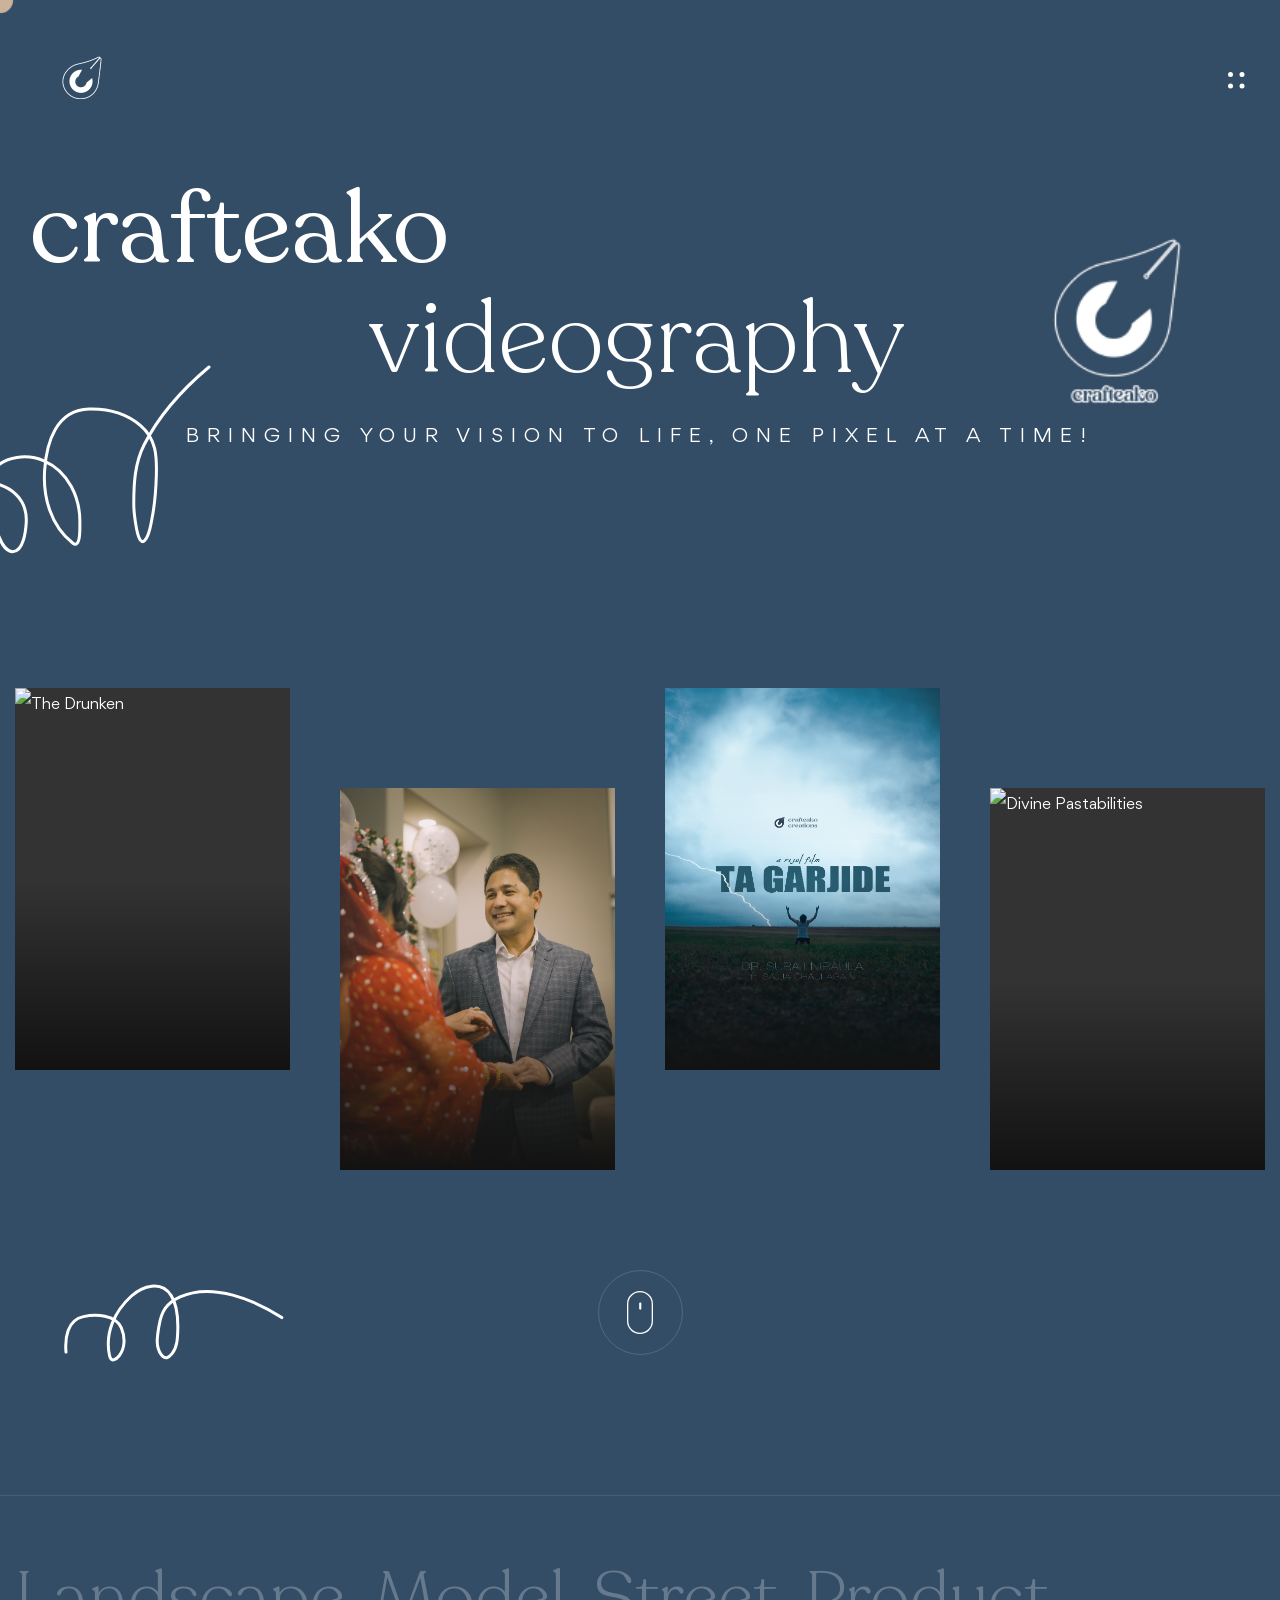
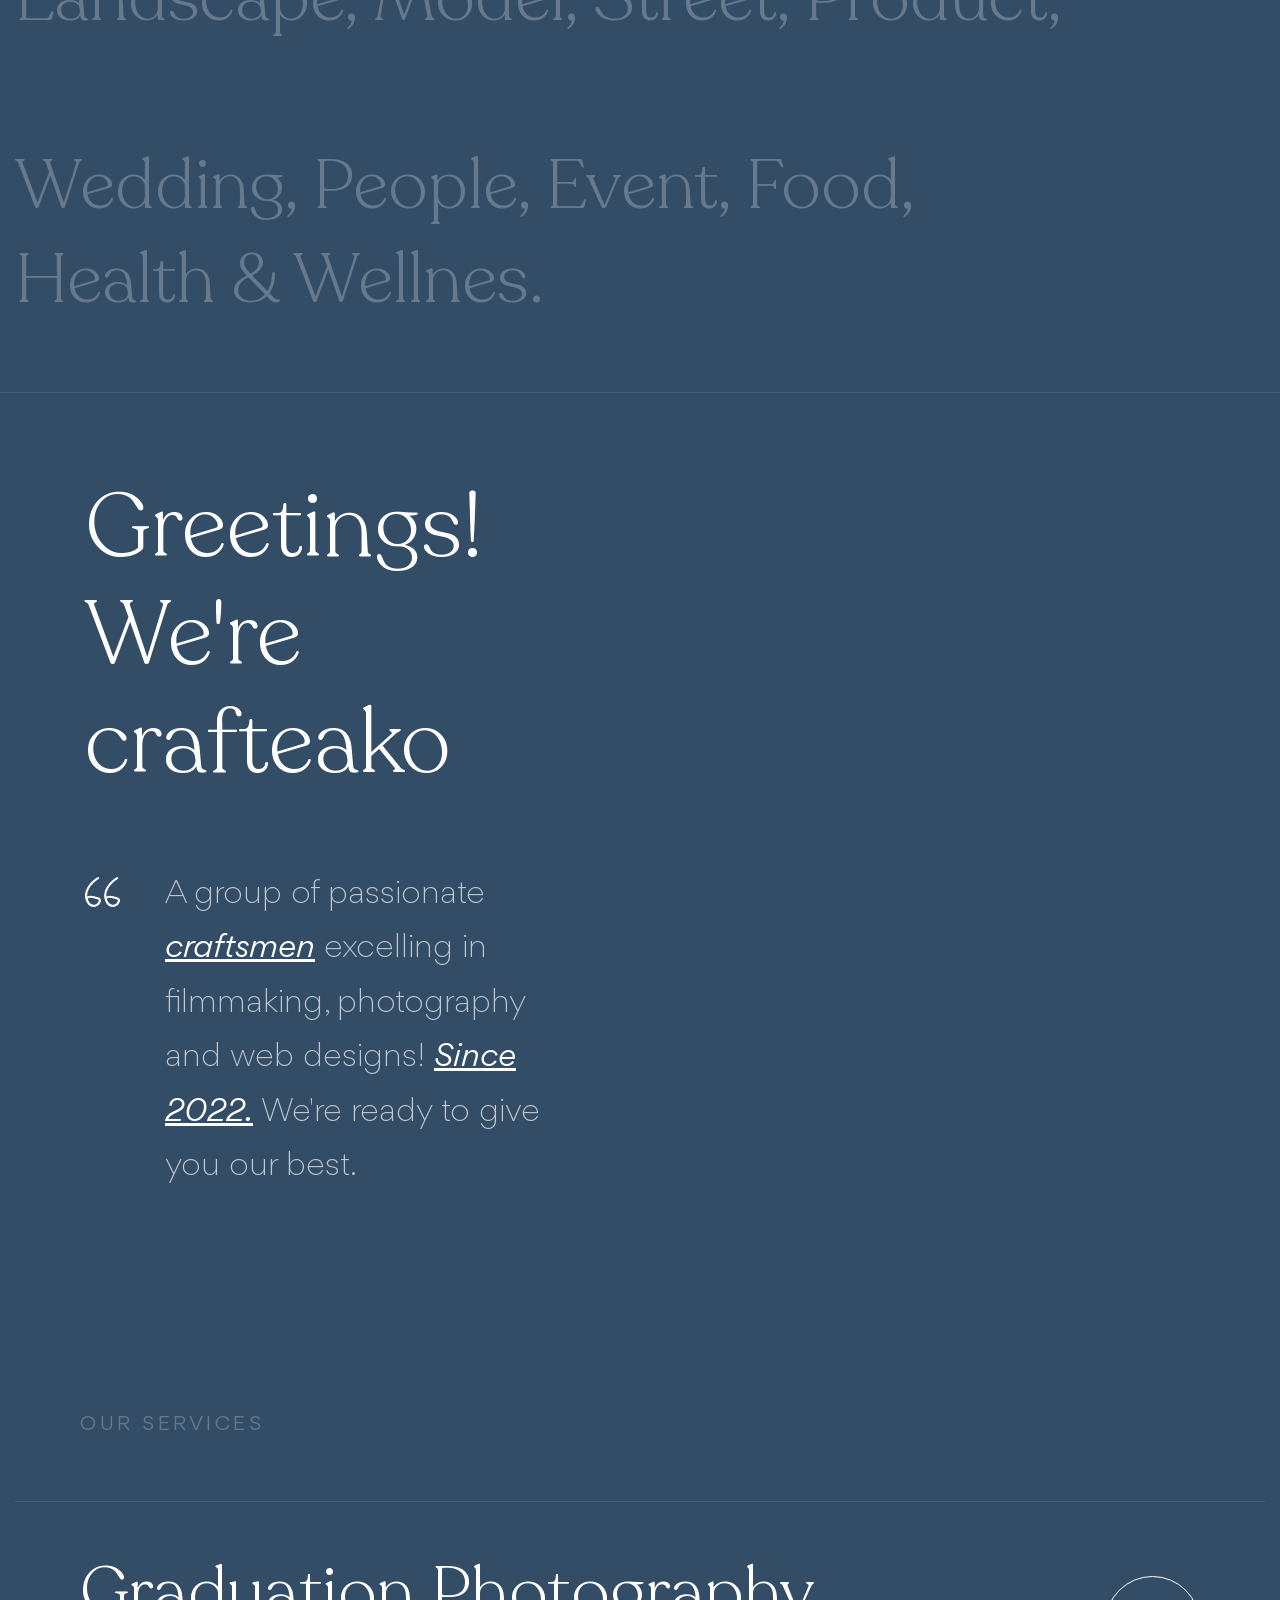
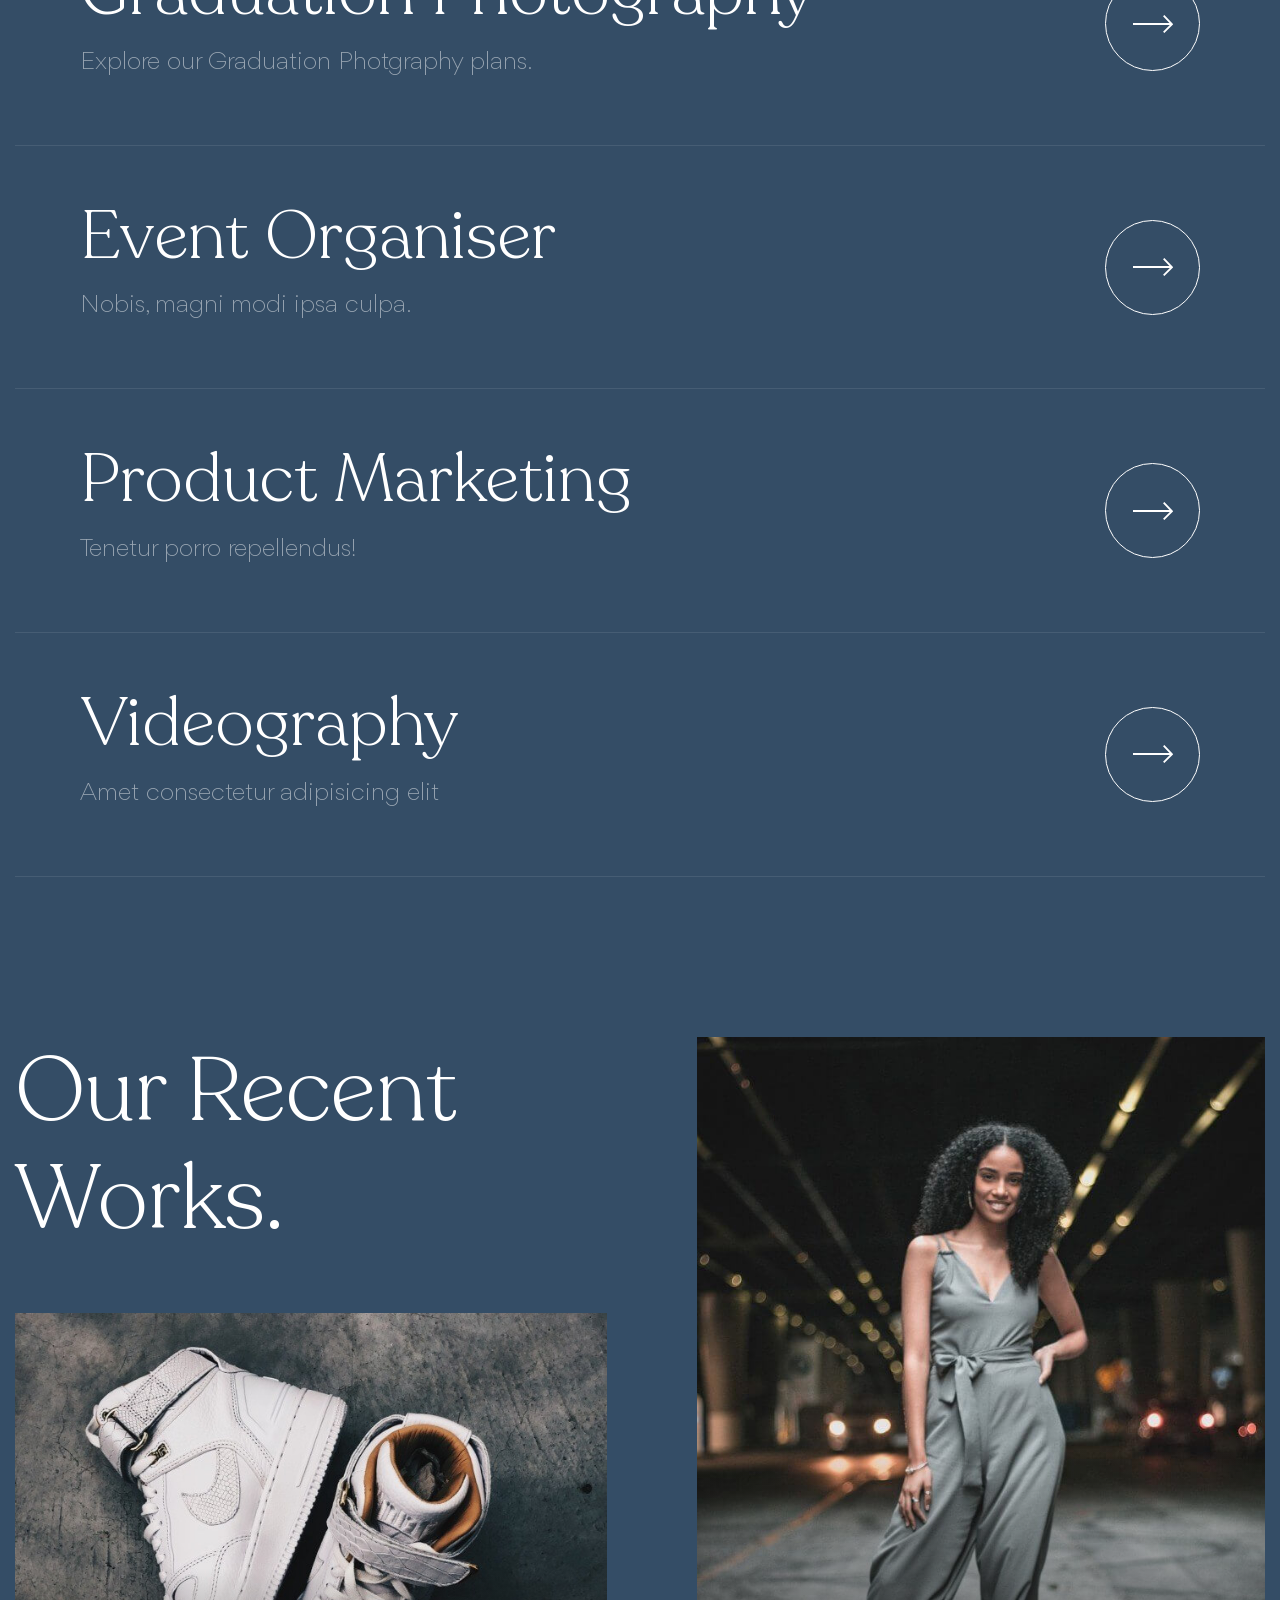
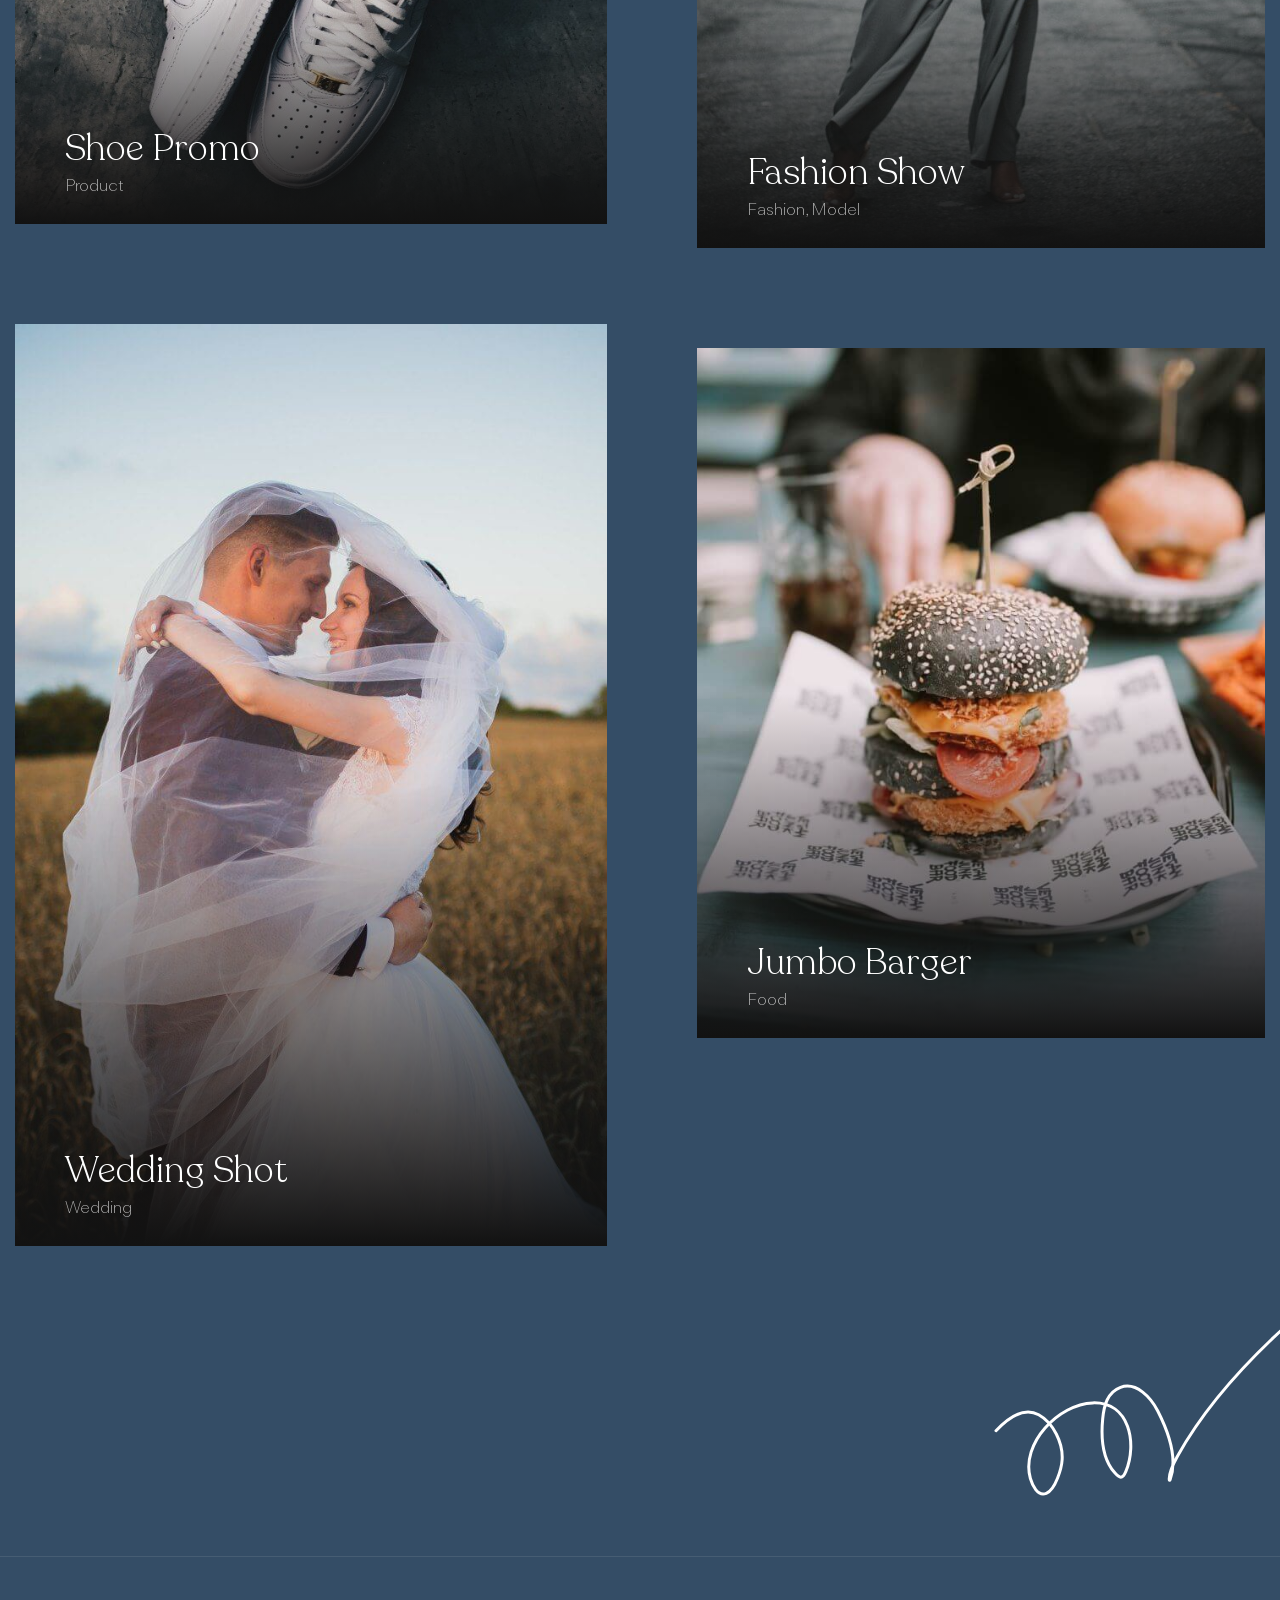
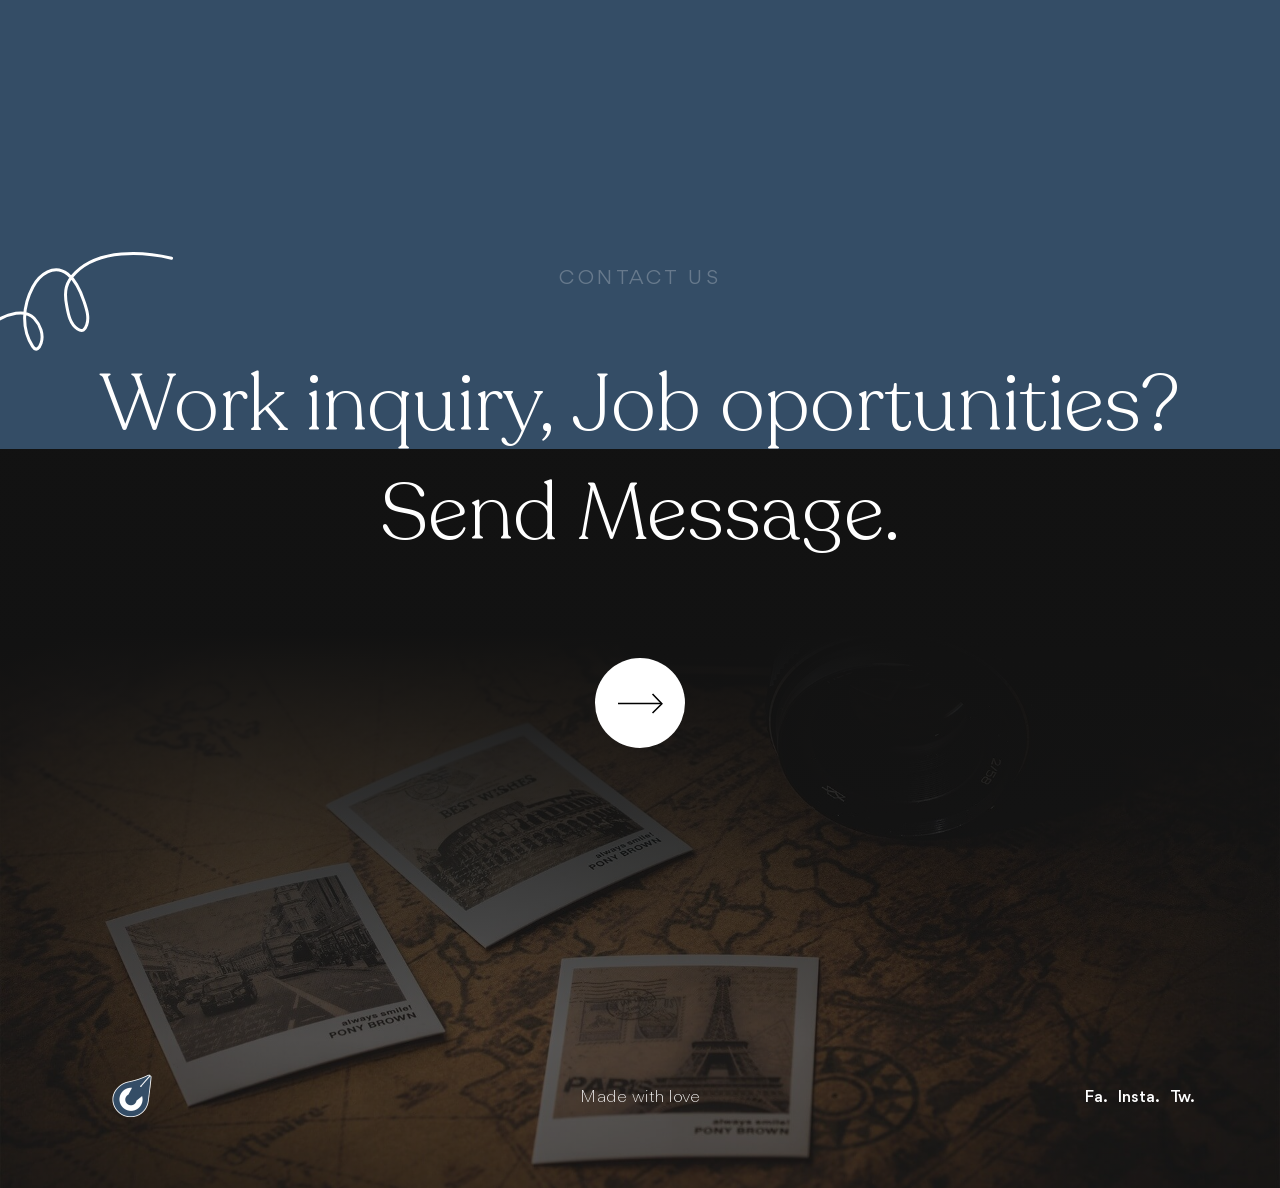
==== commit 61d32e33: "change after albums" ====
--- a/index.html
+++ b/index.html
@@ -16,7 +16,7 @@
   <!-- 
     - favicon
   -->
-  <link rel="shortcut icon" href="./creasion_logo.png" type="image/svg+xml">
+  <link rel="shortcut icon" href="./assets/images/favicon.png" type="image/svg+xml">
 
   <!-- 
     - custom css link
@@ -145,7 +145,7 @@
       <section class="section hero" id="home" aria-label="home">
         <div class="container">
 
-          <img src="./assets/images/written_logo_w_border.png" width="5000" height="1000" alt="" class="hero-banner">
+          <img src="./assets/images/written_logo_w_border.png" width="8000" height="4000" alt="" class="hero-banner">
 
           <div class="hero-content">
 
@@ -186,16 +186,16 @@
               <div class="gallery-card">
 
                 <figure class="card-banner img-holder has-before" style="--width: 450; --height: 625;">
-                  <img src="./assets/images/gallery-1.jpg" width="450" height="625" loading="lazy" alt="The Drunken"
+                  <img src="./assets/images/sarthak-library.jpg" width="450" height="625" loading="lazy" alt="The Drunken"
                     class="img-cover">
                 </figure>
 
                 <div class="card-content">
                   <h3 class="h6">
-                    <a href="#" class="card-title">The Drunken</a>
-                  </h3>
-
-                  <span class="card-tag">Food, Event</span>
+                    <a href="#" class="card-title">Library Shoots</a>
+                  </h3>
+
+                  <span class="card-tag">Pre-graduation</span>
                 </div>
 
                 <a href="#" class="btn-icon">
@@ -208,16 +208,16 @@
               <div class="gallery-card">
 
                 <figure class="card-banner img-holder has-before" style="--width: 450; --height: 625;">
-                  <img src="./assets/images/gallery-2.jpg" width="450" height="625" loading="lazy"
+                  <img src="./assets/images/sneha-library-1.jpg" width="450" height="625" loading="lazy"
                     alt="Lettuce Entertain" class="img-cover">
                 </figure>
 
                 <div class="card-content">
                   <h3 class="h6">
-                    <a href="#" class="card-title">Lettuce Entertain</a>
-                  </h3>
-
-                  <span class="card-tag">Landscape</span>
+                    <a href="#" class="card-title">Library Shoots</a>
+                  </h3>
+
+                  <span class="card-tag">Pre-graduation</span>
                 </div>
 
                 <a href="#" class="btn-icon">
@@ -234,16 +234,16 @@
               <div class="gallery-card">
 
                 <figure class="card-banner img-holder has-before" style="--width: 450; --height: 625;">
-                  <img src="./assets/images/gallery-3.jpg" width="450" height="625" loading="lazy" alt="Leaping Lizard"
+                  <img src="./assets/images/wedding-1.jpg" width="450" height="625" loading="lazy" alt="Leaping Lizard"
                     class="img-cover">
                 </figure>
 
                 <div class="card-content">
                   <h3 class="h6">
-                    <a href="#" class="card-title">Leaping Lizard</a>
-                  </h3>
-
-                  <span class="card-tag">Model, Fashion</span>
+                    <a href="#" class="card-title">Anniversary Shoots</a>
+                  </h3>
+
+                  <span class="card-tag">Wedding Anniversary</span>
                 </div>
 
                 <a href="#" class="btn-icon">
@@ -256,16 +256,16 @@
               <div class="gallery-card">
 
                 <figure class="card-banner img-holder has-before" style="--width: 450; --height: 625;">
-                  <img src="./assets/images/gallery-4.jpg" width="450" height="625" loading="lazy" alt="Juan More Taco"
+                  <img src="./assets/images/wedding-2.jpg" width="450" height="625" loading="lazy" alt="Juan More Taco"
                     class="img-cover">
                 </figure>
 
                 <div class="card-content">
                   <h3 class="h6">
-                    <a href="#" class="card-title">Juan More Taco</a>
-                  </h3>
-
-                  <span class="card-tag">Architecture, Event</span>
+                    <a href="#" class="card-title">Anniversary Shoots</a>
+                  </h3>
+
+                  <span class="card-tag">Wedding Anniversary</span>
                 </div>
 
                 <a href="#" class="btn-icon">
@@ -282,16 +282,64 @@
               <div class="gallery-card">
 
                 <figure class="card-banner img-holder has-before" style="--width: 450; --height: 625;">
-                  <img src="./assets/images/gallery-5.jpg" width="450" height="625" loading="lazy" alt="Goldilox Bagels"
+                  <img src="./assets/images/album-cover.png" width="450" height="625" loading="lazy" alt="Goldilox Bagels"
                     class="img-cover">
                 </figure>
 
                 <div class="card-content">
                   <h3 class="h6">
-                    <a href="#" class="card-title">Goldilox Bagels</a>
-                  </h3>
-
-                  <span class="card-tag">People, Film</span>
+                    <a href="https://www.youtube.com/watch?v=cCr_WikOMso" class="card-title">Ta Garjide</a>
+                  </h3>
+
+                  <span class="card-tag">Music Video</span>
+                </div>
+
+                <a href="https://www.youtube.com/watch?v=cCr_WikOMso" class="btn-icon">
+                  <img src="./assets/images/arrow-forward.svg" width="43" height="20" loading="lazy"
+                    alt="arrow-forward icon">
+                </a>
+
+              </div>
+
+              <div class="gallery-card">
+
+                <figure class="card-banner img-holder has-before" style="--width: 450; --height: 625;">
+                  <img src="./assets/images/album-cover-2.png" width="450" height="625" loading="lazy" alt="Cookie Monstah"
+                    class="img-cover">
+                </figure>
+
+                <div class="card-content">
+                  <h3 class="h6">
+                    <a href="https://www.youtube.com/watch?v=WtbpIE7OObg" class="card-title">Lok Katha Ki Pari</a>
+                  </h3>
+
+                  <span class="card-tag">Music Video</span>
+                </div>
+
+                <a href="https://www.youtube.com/watch?v=WtbpIE7OObg" class="btn-icon">
+                  <img src="./assets/images/arrow-forward.svg" width="43" height="20" loading="lazy"
+                    alt="arrow-forward icon">
+                </a>
+
+              </div>
+
+            </li>
+
+            <li class="gallery-item" data-reveal>
+
+              <div class="gallery-card">
+
+                <figure class="card-banner img-holder has-before" style="--width: 450; --height: 625;">
+                  <img src="./assets/images/sneha-g-1.jpg" width="450" height="625" loading="lazy"
+                    alt="Divine Pastabilities" class="img-cover">
+                </figure>
+
+                <div class="card-content">
+                  <h3 class="h6">
+                    <a href="#" class="card-title">Graduation Photos</a>
+                  </h3>
+
+                  <span class="card-tag">College Graduation</span>
                 </div>
 
                 <a href="#" class="btn-icon">
@@ -304,16 +352,16 @@
               <div class="gallery-card">
 
                 <figure class="card-banner img-holder has-before" style="--width: 450; --height: 625;">
-                  <img src="./assets/images/gallery-6.jpg" width="450" height="625" loading="lazy" alt="Cookie Monstah"
-                    class="img-cover">
+                  <img src="./assets/images/sneha-g-2.jpg" width="450" height="625" loading="lazy"
+                    alt="The Lockhart Bar" class="img-cover">
                 </figure>
 
                 <div class="card-content">
                   <h3 class="h6">
-                    <a href="#" class="card-title">Cookie Monstah</a>
-                  </h3>
-
-                  <span class="card-tag">Wedding, Event</span>
+                    <a href="#" class="card-title">Gradution</a>
+                  </h3>
+
+                  <span class="card-tag">Graduation Photoshoot</span>
                 </div>
 
                 <a href="#" class="btn-icon">
@@ -325,54 +373,6 @@
 
             </li>
 
-            <li class="gallery-item" data-reveal>
-
-              <div class="gallery-card">
-
-                <figure class="card-banner img-holder has-before" style="--width: 450; --height: 625;">
-                  <img src="./assets/images/gallery-7.jpg" width="450" height="625" loading="lazy"
-                    alt="Divine Pastabilities" class="img-cover">
-                </figure>
-
-                <div class="card-content">
-                  <h3 class="h6">
-                    <a href="#" class="card-title">Divine Pastabilities</a>
-                  </h3>
-
-                  <span class="card-tag">Wedding, Model</span>
-                </div>
-
-                <a href="#" class="btn-icon">
-                  <img src="./assets/images/arrow-forward.svg" width="43" height="20" loading="lazy"
-                    alt="arrow-forward icon">
-                </a>
-
-              </div>
-
-              <div class="gallery-card">
-
-                <figure class="card-banner img-holder has-before" style="--width: 450; --height: 625;">
-                  <img src="./assets/images/gallery-8.jpg" width="450" height="625" loading="lazy"
-                    alt="The Lockhart Bar" class="img-cover">
-                </figure>
-
-                <div class="card-content">
-                  <h3 class="h6">
-                    <a href="#" class="card-title">The Lockhart Bar</a>
-                  </h3>
-
-                  <span class="card-tag">Health & Wellnes</span>
-                </div>
-
-                <a href="#" class="btn-icon">
-                  <img src="./assets/images/arrow-forward.svg" width="43" height="20" loading="lazy"
-                    alt="arrow-forward icon">
-                </a>
-
-              </div>
-
-            </li>
-
           </ul>
 
           <a href="#service" class="scroll-down">
@@ -585,44 +585,27 @@
           <div class="about-content">
 
             <h2 class="h2 section-title" data-reveal="right">
-              Hi. I’m <br>
-              Richard Ryan
+              Greetings! <br>
+              We're crafteako
             </h2>
 
             <div class="wrapper has-before" data-reveal="right">
 
               <p class="section-text">
-                A passionate
-                <em class="em">photograher</em>
-                who are working in this field for
-                <em class="em">last 10 years.</em>
-                I’m ready to give you my best.
+                A group of passionate
+                <em class="em">craftsmen</em>
+                excelling in filmmaking, photography and web designs!
+                <em class="em">Since 2022.</em>
+                We're ready to give you our best.
               </p>
 
-              <img src="./assets/images/signature.png" width="151" height="92" loading="lazy" alt="signature"
-                class="img">
+              
 
             </div>
 
           </div>
 
-          <figure class="about-banner" data-reveal="left">
-
-            <div class="img-holder has-before" style="--width: 512; --height: 684;">
-              <img src="./assets/images/about-banner.jpg" width="512" height="684" loading="lazy" alt="Riachard Ryan"
-                class="img-cover">
-            </div>
-
-            <img src="./assets/images/about-shape-1.png" width="178" height="178" loading="lazy" alt=""
-              class="shape shape-1">
-
-            <img src="./assets/images/about-shape-2.svg" width="659" height="653" loading="lazy" alt=""
-              class="shape shape-2">
-
-          </figure>
-
-          <img src="./assets/images/about-shape-3.svg" width="239" height="232" loading="lazy" alt=""
-            class="shape shape-3">
+          
 
         </div>
       </section>
@@ -637,7 +620,7 @@
 
       <section class="section service" id="service" aria-labelledby="service-lable">
 
-        <p class="section-subtitle container" id="service-lable">My Services</p>
+        <p class="section-subtitle container" id="service-lable">Our Services</p>
 
         <ul class="service-list">
 
@@ -648,10 +631,34 @@
                 class="img">
 
               <div>
-                <h3 class="h3 card-title">Wedding Photography</h3>
+                <h3 class="h3 card-title">Graduation Photography</h3>
 
                 <p class="card-subtitle">
-                  Aut temporibus qui vero.
+                  Explore our Graduation Photgraphy plans. 
+                </p>
+              </div>
+
+              <a href="graduation-photography.html" class="btn-icon" aria-label="See more">
+                <svg xmlns="http://www.w3.org/2000/svg" width="43" height="20" viewBox="0 0 43 20" fill="none">
+                  <path d="M0 10H41" stroke="white" stroke-width="2" />
+                  <path d="M33 1L41.9 10.2727L33 19" stroke="white" stroke-width="2" />
+                </svg>
+              </a>
+
+            </div>
+          </li>
+
+          <li data-reveal>
+            <div class="service-card container">
+
+              <img src="./assets/images/service-2.jpg" width="340" height="380" loading="lazy" alt="Event Organiser"
+                class="img">
+
+              <div>
+                <h3 class="h3 card-title">Event Organiser</h3>
+
+                <p class="card-subtitle">
+                  Nobis, magni modi ipsa culpa.
                 </p>
               </div>
 
@@ -668,14 +675,14 @@
           <li data-reveal>
             <div class="service-card container">
 
-              <img src="./assets/images/service-2.jpg" width="340" height="380" loading="lazy" alt="Event Organiser"
+              <img src="./assets/images/service-3.jpg" width="340" height="380" loading="lazy" alt="Product Marketing"
                 class="img">
 
               <div>
-                <h3 class="h3 card-title">Event Organiser</h3>
+                <h3 class="h3 card-title">Product Marketing</h3>
 
                 <p class="card-subtitle">
-                  Nobis, magni modi ipsa culpa.
+                  Tenetur porro repellendus!
                 </p>
               </div>
 
@@ -692,14 +699,14 @@
           <li data-reveal>
             <div class="service-card container">
 
-              <img src="./assets/images/service-3.jpg" width="340" height="380" loading="lazy" alt="Product Marketing"
+              <img src="./assets/images/service-4.jpg" width="340" height="380" loading="lazy" alt="Videography"
                 class="img">
 
               <div>
-                <h3 class="h3 card-title">Product Marketing</h3>
+                <h3 class="h3 card-title">Videography</h3>
 
                 <p class="card-subtitle">
-                  Tenetur porro repellendus!
+                  Amet consectetur adipisicing elit
                 </p>
               </div>
 
@@ -713,30 +720,6 @@
             </div>
           </li>
 
-          <li data-reveal>
-            <div class="service-card container">
-
-              <img src="./assets/images/service-4.jpg" width="340" height="380" loading="lazy" alt="Videography"
-                class="img">
-
-              <div>
-                <h3 class="h3 card-title">Videography</h3>
-
-                <p class="card-subtitle">
-                  Amet consectetur adipisicing elit
-                </p>
-              </div>
-
-              <a href="#" class="btn-icon" aria-label="See more">
-                <svg xmlns="http://www.w3.org/2000/svg" width="43" height="20" viewBox="0 0 43 20" fill="none">
-                  <path d="M0 10H41" stroke="white" stroke-width="2" />
-                  <path d="M33 1L41.9 10.2727L33 19" stroke="white" stroke-width="2" />
-                </svg>
-              </a>
-
-            </div>
-          </li>
-
         </ul>
 
       </section>
@@ -756,7 +739,7 @@
 
             <div class="wrapper">
 
-              <h2 class="h2 section-title" id="portfolio-label" data-reveal>My Recent Work.</h2>
+              <h2 class="h2 section-title" id="portfolio-label" data-reveal>Our Recent Works.</h2>
 
               <div class="portfolio-card" data-reveal>
 
@@ -914,7 +897,7 @@
       <div class="container">
 
         <a href="#" class="logo">
-          <img src="./assets/images/logo.svg" width="40" height="40" loading="lazy" alt="Richard home">
+          <img src="./assets/images/logo_w_border.png" width="100" height="100" loading="lazy" alt="Richard home">
         </a>
 
         <ul class="social-list">
@@ -924,7 +907,7 @@
           </li>
 
           <li>
-            <a href="#" class="social-link">Insta.</a>
+            <a href="https://www.instagram.com/crafteako/" class="social-link">Insta.</a>
           </li>
 
           <li>
--- a/assets/css/style.css
+++ b/assets/css/style.css
@@ -1,11 +1,6 @@
 /*-----------------------------------*\
   #style.css
-\*-----------------------------------*/
-
-/**
- * copyright 2022 codewithsadee
- */
-
+\*-----------------------------------*
 
 
 
